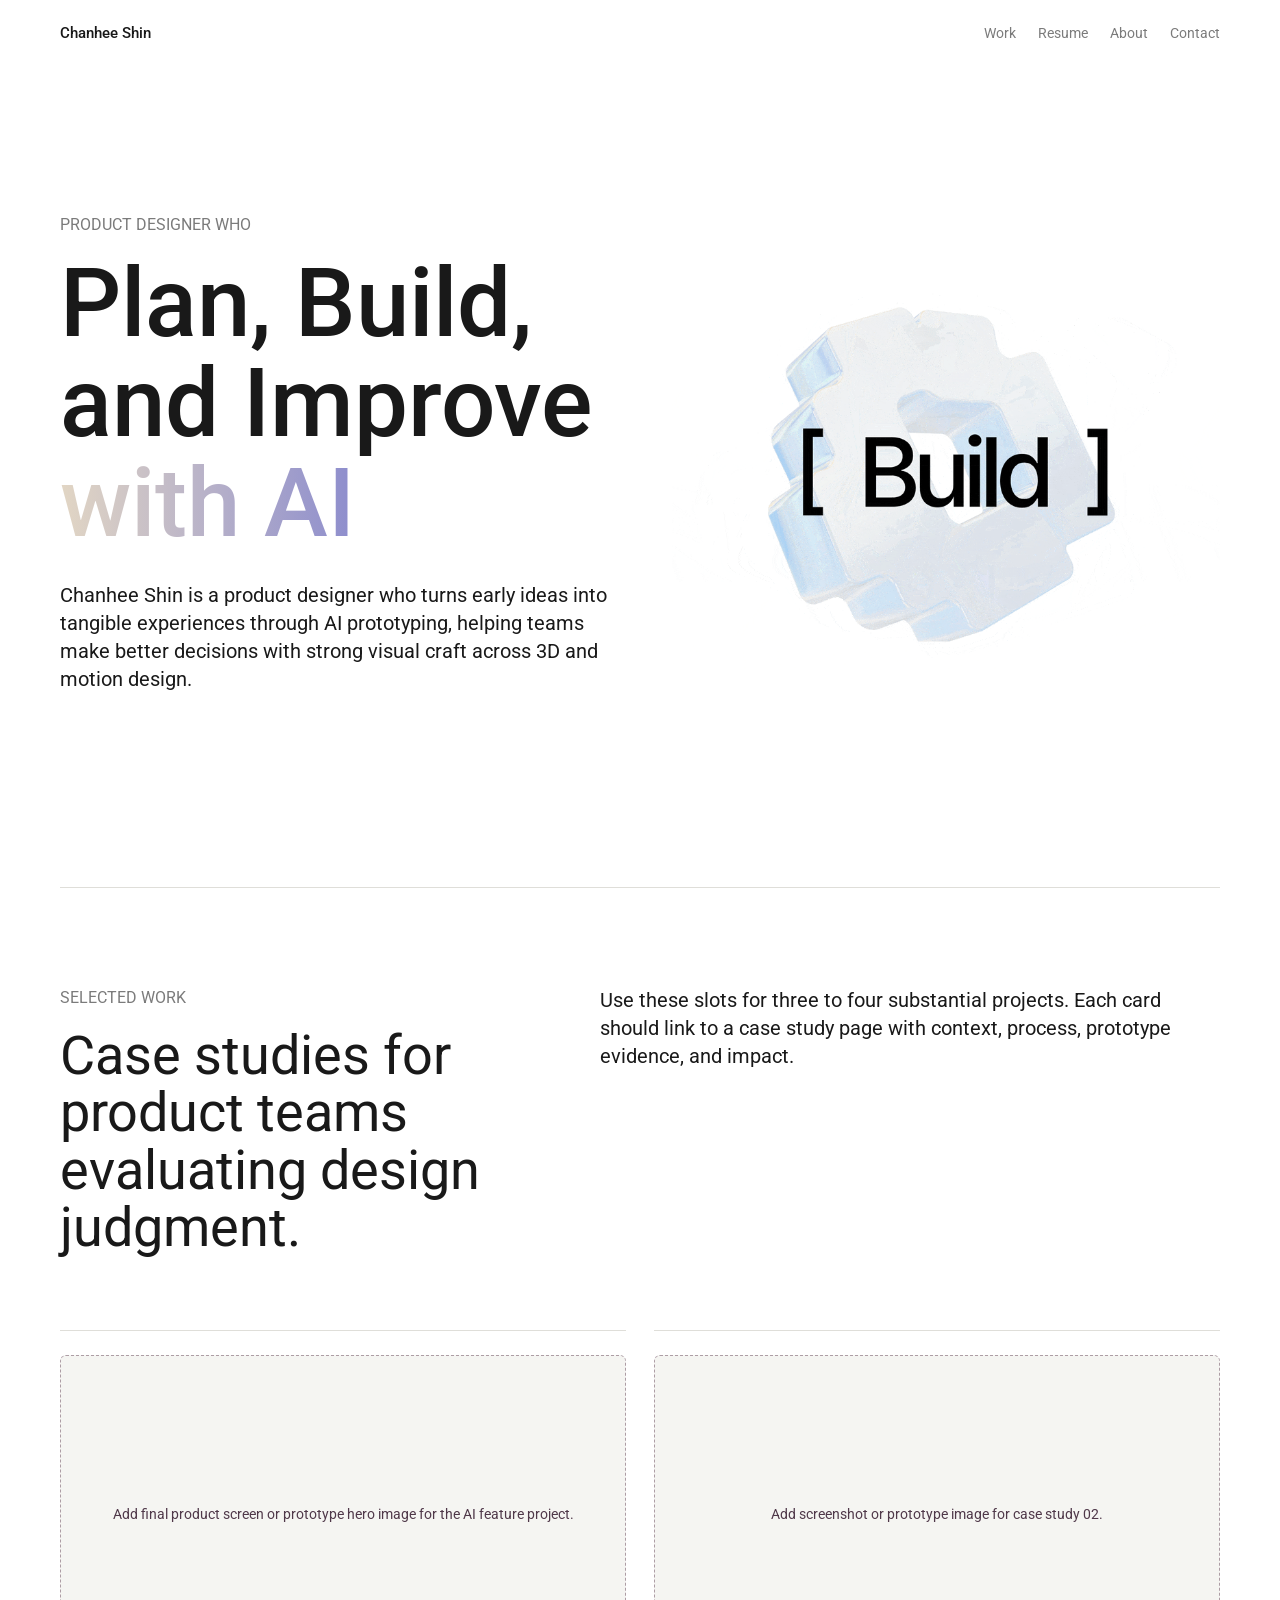
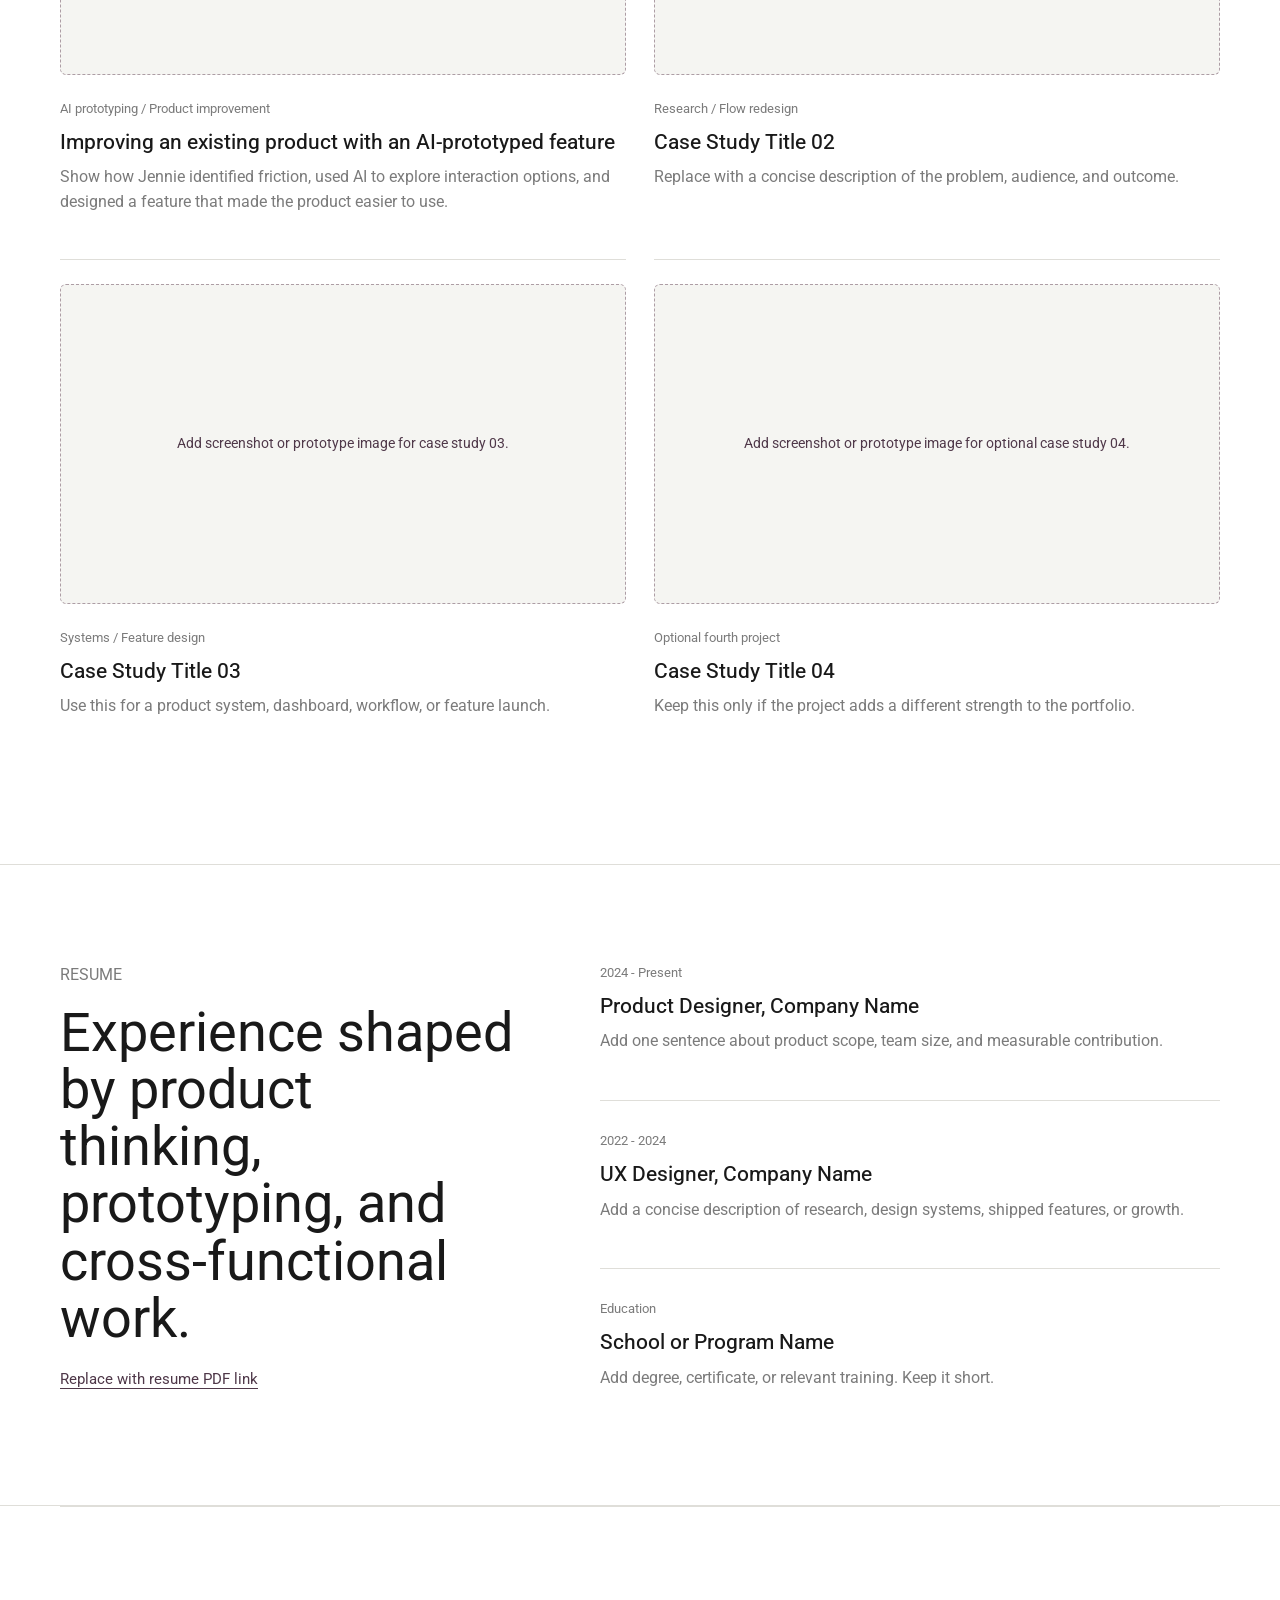
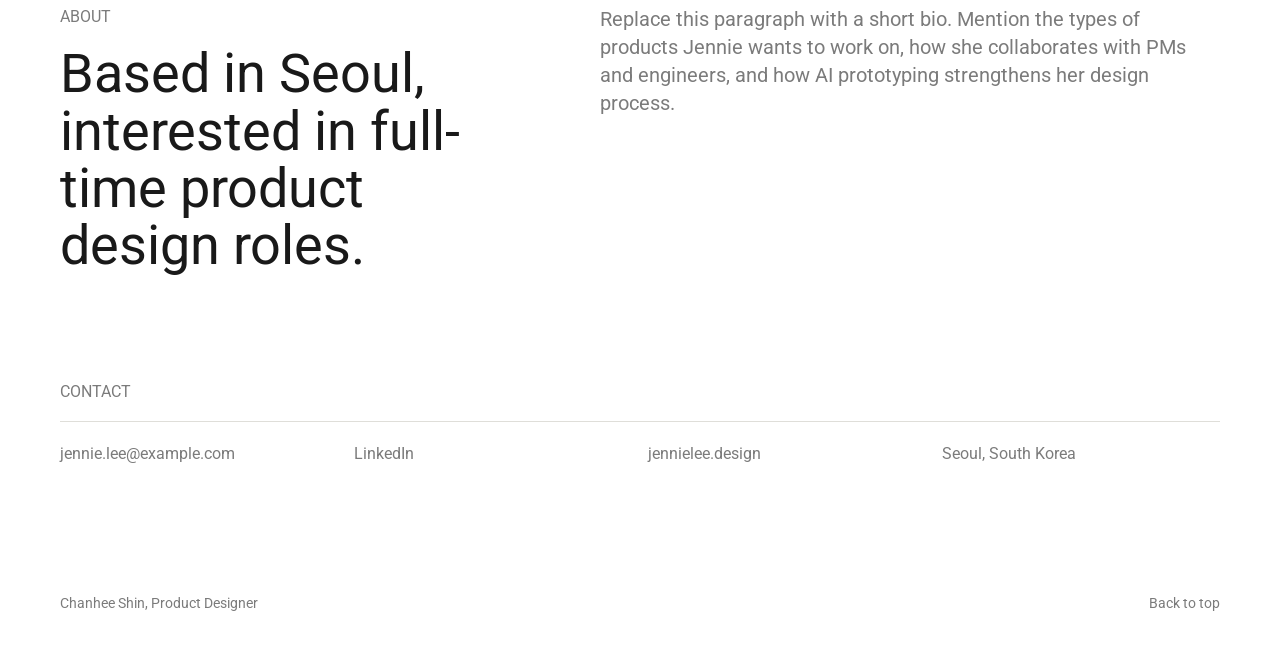
==== index.html @ 006b1ace "Initial portfolio site Co-Authored-By: Claude Sonnet 4.6 <noreply@anthropic.com>" ====
<!DOCTYPE html>
<html lang="en">
  <head>
    <meta charset="UTF-8" />
    <meta name="viewport" content="width=device-width, initial-scale=1.0" />
    <title>Chanhee Shin | Product Designer</title>
    <meta
      name="description"
      content="Portfolio for Chanhee Shin, a Seoul-based product designer focused on AI prototyping and product improvement."
    />
    <link rel="preconnect" href="https://fonts.googleapis.com" />
    <link rel="preconnect" href="https://fonts.gstatic.com" crossorigin />
    <link
      href="https://fonts.googleapis.com/css2?family=Roboto:wght@300;400;500;700&display=swap"
      rel="stylesheet"
    />
    <link rel="stylesheet" href="styles.css" />
  </head>
  <body>
    <header class="site-header">
      <a class="brand" href="#top" aria-label="Chanhee Shin home">Chanhee Shin</a>
      <nav class="nav" aria-label="Primary navigation">
        <a href="#work">Work</a>
        <a href="#resume">Resume</a>
        <a href="#about">About</a>
        <a href="#contact">Contact</a>
      </nav>
    </header>

    <main id="top">
      <section class="hero section">
        <div class="hero-copy">
          <p class="eyebrow">Product Designer who</p>
          <h1>Plan, Build,
            and Improve
            <span class="gradient-text">with AI</span></h1>
          <p class="hero-text">
            Chanhee Shin is a product designer who turns early ideas into tangible 
            experiences through AI prototyping, helping teams make better decisions 
            with strong visual craft across 3D and motion design.
          </p>
        </div>
        <div class="hero-visual">
          <img src="images/hero-3d.gif" alt="3D animation" class="hero-gif" />
        </div>
      </section>

      <section id="work" class="section section-split">
        <div>
          <p class="eyebrow">Selected Work</p>
          <h2>Case studies for product teams evaluating design judgment.</h2>
        </div>
        <p>
          Use these slots for three to four substantial projects. Each card should
          link to a case study page with context, process, prototype evidence, and
          impact.
        </p>
      </section>

      <section class="section work-grid" aria-label="Case study links">
        <a class="project-card" href="case-study.html">
          <div class="project-image image-placeholder">
            <span>Add final product screen or prototype hero image for the AI feature project.</span>
          </div>
          <div class="project-copy">
            <p class="project-meta">AI prototyping / Product improvement</p>
            <h3>Improving an existing product with an AI-prototyped feature</h3>
            <p>
              Show how Jennie identified friction, used AI to explore interaction
              options, and designed a feature that made the product easier to use.
            </p>
          </div>
        </a>

        <a class="project-card" href="case-study.html">
          <div class="project-image image-placeholder">
            <span>Add screenshot or prototype image for case study 02.</span>
          </div>
          <div class="project-copy">
            <p class="project-meta">Research / Flow redesign</p>
            <h3>Case Study Title 02</h3>
            <p>Replace with a concise description of the problem, audience, and outcome.</p>
          </div>
        </a>

        <a class="project-card" href="case-study.html">
          <div class="project-image image-placeholder">
            <span>Add screenshot or prototype image for case study 03.</span>
          </div>
          <div class="project-copy">
            <p class="project-meta">Systems / Feature design</p>
            <h3>Case Study Title 03</h3>
            <p>Use this for a product system, dashboard, workflow, or feature launch.</p>
          </div>
        </a>

        <a class="project-card optional" href="case-study.html">
          <div class="project-image image-placeholder">
            <span>Add screenshot or prototype image for optional case study 04.</span>
          </div>
          <div class="project-copy">
            <p class="project-meta">Optional fourth project</p>
            <h3>Case Study Title 04</h3>
            <p>Keep this only if the project adds a different strength to the portfolio.</p>
          </div>
        </a>
      </section>

      <section id="resume" class="resume-band">
        <div class="section resume">
          <div>
            <p class="eyebrow">Resume</p>
            <h2>Experience shaped by product thinking, prototyping, and cross-functional work.</h2>
            <a class="text-link" href="#" aria-label="Replace with resume PDF link">Replace with resume PDF link</a>
          </div>
          <div class="resume-list">
            <article>
              <p class="resume-date">2024 - Present</p>
              <h3>Product Designer, Company Name</h3>
              <p>Add one sentence about product scope, team size, and measurable contribution.</p>
            </article>
            <article>
              <p class="resume-date">2022 - 2024</p>
              <h3>UX Designer, Company Name</h3>
              <p>Add a concise description of research, design systems, shipped features, or growth.</p>
            </article>
            <article>
              <p class="resume-date">Education</p>
              <h3>School or Program Name</h3>
              <p>Add degree, certificate, or relevant training. Keep it short.</p>
            </article>
          </div>
        </div>
      </section>

      <section id="about" class="section section-split about">
        <div>
          <p class="eyebrow">About</p>
          <h2>Based in Seoul, interested in full-time product design roles.</h2>
        </div>
        <p>
          Replace this paragraph with a short bio. Mention the types of products
          Jennie wants to work on, how she collaborates with PMs and engineers, and
          how AI prototyping strengthens her design process.
        </p>
      </section>

      <section id="contact" class="section contact">
        <p class="eyebrow">Contact</p>
        <div class="contact-grid">
          <a href="mailto:jennie.lee@example.com">jennie.lee@example.com</a>
          <a href="https://www.linkedin.com/" target="_blank" rel="noreferrer">LinkedIn</a>
          <a href="https://www.jennielee.design/" target="_blank" rel="noreferrer">jennielee.design</a>
          <span>Seoul, South Korea</span>
        </div>
      </section>
    </main>

    <footer class="footer">
      <p>Chanhee Shin, Product Designer</p>
      <a href="#top">Back to top</a>
    </footer>
  </body>
</html>
---- styles.css ----
:root {
  --bg: #ffffff;
  --surface: #ffffff;
  --ink: #191919;
  --muted: #7B7B7B;
  --soft: #f5f5f2;
  --line: #dfded9;
  --point: #6f4e65;
  --purple: linear-gradient(to right, #E2D6C4, #8D8DCD);
  --point-dark: #4f3849;
  --point-soft: #ece3e9;
  --shadow: 0 24px 70px rgba(25, 24, 23, 0.08);
}

* {
  box-sizing: border-box;
}

html {
  scroll-behavior: smooth;
}

body {
  margin: 0;
  background: var(--bg);
  color: var(--ink);
  font-family: "Roboto", sans-serif;
  font-weight: 400;
  line-height: 1.55;
}

a {
  color: inherit;
  text-decoration: none;
}

p {
  margin-top: 0;
}

.site-header {
  position: sticky;
  top: 0;
  z-index: 10;
  display: flex;
  align-items: center;
  justify-content: space-between;
  gap: 24px;
  width: min(1160px, calc(100% - 40px));
  margin: 0 auto;
  padding: 22px 0;
  background: color-mix(in srgb, var(--bg) 88%, transparent);
  backdrop-filter: blur(18px);
}

.brand {
  font-size: 15px;
  font-weight: 500;
  letter-spacing: 0;
}

.nav {
  display: flex;
  align-items: center;
  gap: 22px;
  color: var(--muted);
  font-size: 14px;
  font-weight: 400;
}

.nav a:hover,
.footer a:hover,
.contact-grid a:hover,
.text-link:hover {
  color: var(--point-dark);
}

.section {
  width: min(1160px, calc(100% - 40px));
  margin: 0 auto;
}

.hero {
  display: grid;
  grid-template-columns: minmax(0, 1fr) minmax(0, 1fr);
  gap: 36px 64px;
  align-items: center;
  min-height: calc(100vh - 80px);
  padding: 64px 0 92px;
}

.eyebrow {
  margin: 0 0 16px;
  color: var(--muted);
  font-size: 16px;
  font-weight: 400;
  text-transform: uppercase;
}

h1,
h2,
h3 {
  margin-top: 0;
  letter-spacing: 0;
}

h1 {
  max-width: 680px;
  margin-bottom: 28px;
  font-size: 96px;
  font-weight: 500;
  line-height: 1.04;
}

h2 {
  margin-bottom: 20px;
  font-size: clamp(30px, 4.5vw, 54px);
  font-weight: 400;
  line-height: 1.06;
}

h3 {
  margin-bottom: 10px;
  font-size: 21px;
  font-weight: 450;
  line-height: 1.25;
}

.hero-text,
.section-split > p,
.case-hero .hero-text {
  max-width: 680px;
  color: var(--ink);
  font-size: 20px;
  font-family: "Roboto", sans-serif;
  font-weight: 400;
  line-height: 1.4;
}

.image-placeholder {
  display: grid;
  place-items: center;
  min-height: 260px;
  padding: 28px;
  border: 1px dashed color-mix(in srgb, var(--point) 45%, var(--line));
  border-radius: 6px;
  background: var(--soft);
  color: var(--point-dark);
  text-align: center;
  font-size: 14px;
  font-weight: 400;
}

.gradient-text {
  background: var(--purple);
  -webkit-background-clip: text;
  -webkit-text-fill-color: transparent;
  background-clip: text;
}

.hero-visual {
  display: flex;
  justify-content: flex-end;
  align-items: center;
}

.hero-gif {
  width: 100%;
  max-width: 800px;
  height: auto;
  border-radius: 6px;
  display: block;
}

.section-split,
.resume {
  display: grid;
  grid-template-columns: minmax(260px, 0.86fr) minmax(0, 1.14fr);
  gap: 72px;
  padding: 98px 0 54px;
  border-top: 1px solid var(--line);
}

.work-grid {
  display: grid;
  grid-template-columns: repeat(2, minmax(0, 1fr));
  grid-auto-rows: 1fr;
  gap: 28px;
  padding-bottom: 104px;
}

.project-card {
  display: grid;
  grid-template-rows: 320px minmax(0, 1fr);
  gap: 24px;
  min-height: 100%;
  border-top: 1px solid var(--line);
  padding-top: 24px;
}

.project-card:hover h3 {
  color: var(--point-dark);
}

.project-image {
  min-height: 0;
  height: 100%;
}

.project-copy {
  display: flex;
  flex-direction: column;
}

.project-meta,
.resume-date {
  margin-bottom: 10px;
  color: var(--point-dark);
  font-size: 13px;
}

.project-copy p,
.resume-list p,
.about p,
.case-section p,
.overview-list dd {
  color: var(--muted);
}

.resume-band {
  background: var(--surface);
  border-top: 1px solid var(--line);
  border-bottom: 1px solid var(--line);
}

.resume {
  border-top: 0;
  padding-bottom: 98px;
}

.resume-list {
  display: grid;
  gap: 30px;
}

.resume-list article {
  padding-bottom: 30px;
  border-bottom: 1px solid var(--line);
}

.resume-list article:last-child {
  padding-bottom: 0;
  border-bottom: 0;
}

.text-link {
  display: inline-flex;
  color: var(--point-dark);
  font-size: 15px;
  text-decoration: underline;
  text-underline-offset: 4px;
}

.contact {
  padding: 32px 0 92px;
}

.contact-grid {
  display: grid;
  grid-template-columns: repeat(4, minmax(0, 1fr));
  gap: 16px;
  padding-top: 20px;
  border-top: 1px solid var(--line);
  color: var(--muted);
}

.contact-grid a,
.contact-grid span {
  overflow-wrap: anywhere;
}

.case-hero {
  padding: 74px 0 54px;
}

.case-hero .text-link {
  margin-bottom: 56px;
}

.case-hero h1 {
  max-width: 680px;
}

.case-overview {
  padding-bottom: 36px;
}

.wide-placeholder {
  min-height: 430px;
  margin-bottom: 32px;
}

.overview-list {
  display: grid;
  grid-template-columns: repeat(4, minmax(0, 1fr));
  gap: 24px;
  margin: 0;
  padding: 28px 0 0;
  border-top: 1px solid var(--line);
}

dt,
dd {
  margin: 0;
}

dt {
  margin-bottom: 6px;
  color: var(--ink);
  font-size: 12px;
  font-weight: 500;
  letter-spacing: 0.1em;
  text-transform: uppercase;
}

.case-layout {
  display: grid;
  grid-template-columns: 240px minmax(0, 1fr);
  gap: 72px;
  padding: 54px 0 104px;
}

.case-sidebar {
  position: sticky;
  top: 94px;
  align-self: start;
  color: var(--muted);
  font-size: 14px;
}

.case-sidebar ol {
  display: grid;
  gap: 12px;
  margin: 0;
  padding-left: 18px;
}

.case-section {
  display: grid;
  grid-template-columns: 56px minmax(0, 1fr);
  gap: 28px;
  padding: 44px 0;
  border-top: 1px solid var(--line);
}

.case-section h2 {
  font-size: clamp(28px, 4vw, 44px);
}

.section-number {
  color: var(--point-dark);
  font-size: 13px;
  font-weight: 500;
}

.image-grid {
  display: grid;
  grid-template-columns: repeat(2, minmax(0, 1fr));
  gap: 18px;
  margin: 18px 0 32px;
}

.footer {
  display: flex;
  justify-content: space-between;
  gap: 24px;
  width: min(1160px, calc(100% - 40px));
  margin: 0 auto;
  padding: 34px 0 50px;
  color: var(--muted);
  font-size: 14px;
}

.footer p {
  margin: 0;
}

@media (max-width: 860px) {
  .site-header {
    align-items: flex-start;
    flex-direction: column;
  }

  .nav {
    width: 100%;
    overflow-x: auto;
    padding-bottom: 4px;
  }

  .hero,
  .section-split,
  .resume,
  .case-layout {
    grid-template-columns: 1fr;
    gap: 34px;
  }

  .hero {
    min-height: auto;
    padding-top: 48px;
  }

  h1 {
    font-size: 46px;
  }

  .hero-text,
  .section-split > p,
  .case-hero .hero-text {
    font-size: 18px;
  }

  .work-grid,
  .overview-list,
  .contact-grid {
    grid-template-columns: 1fr;
  }

  .wide-placeholder {
    min-height: 340px;
  }

  .hero-gif {
    max-width: 100%;
  }

  .case-sidebar {
    position: static;
  }

  .case-layout {
    padding-top: 28px;
  }

  .image-grid {
    grid-template-columns: 1fr;
  }

  .footer {
    flex-direction: column;
  }
}

@media (max-width: 520px) {
  .section,
  .site-header,
  .footer {
    width: min(100% - 28px, 1160px);
  }

  .nav {
    gap: 15px;
    font-size: 13px;
  }

  h1 {
    font-size: 38px;
  }

  h2 {
    font-size: 30px;
  }

  .section-split,
  .resume {
    padding-top: 74px;
  }

  .case-section {
    grid-template-columns: 1fr;
    gap: 8px;
  }
}
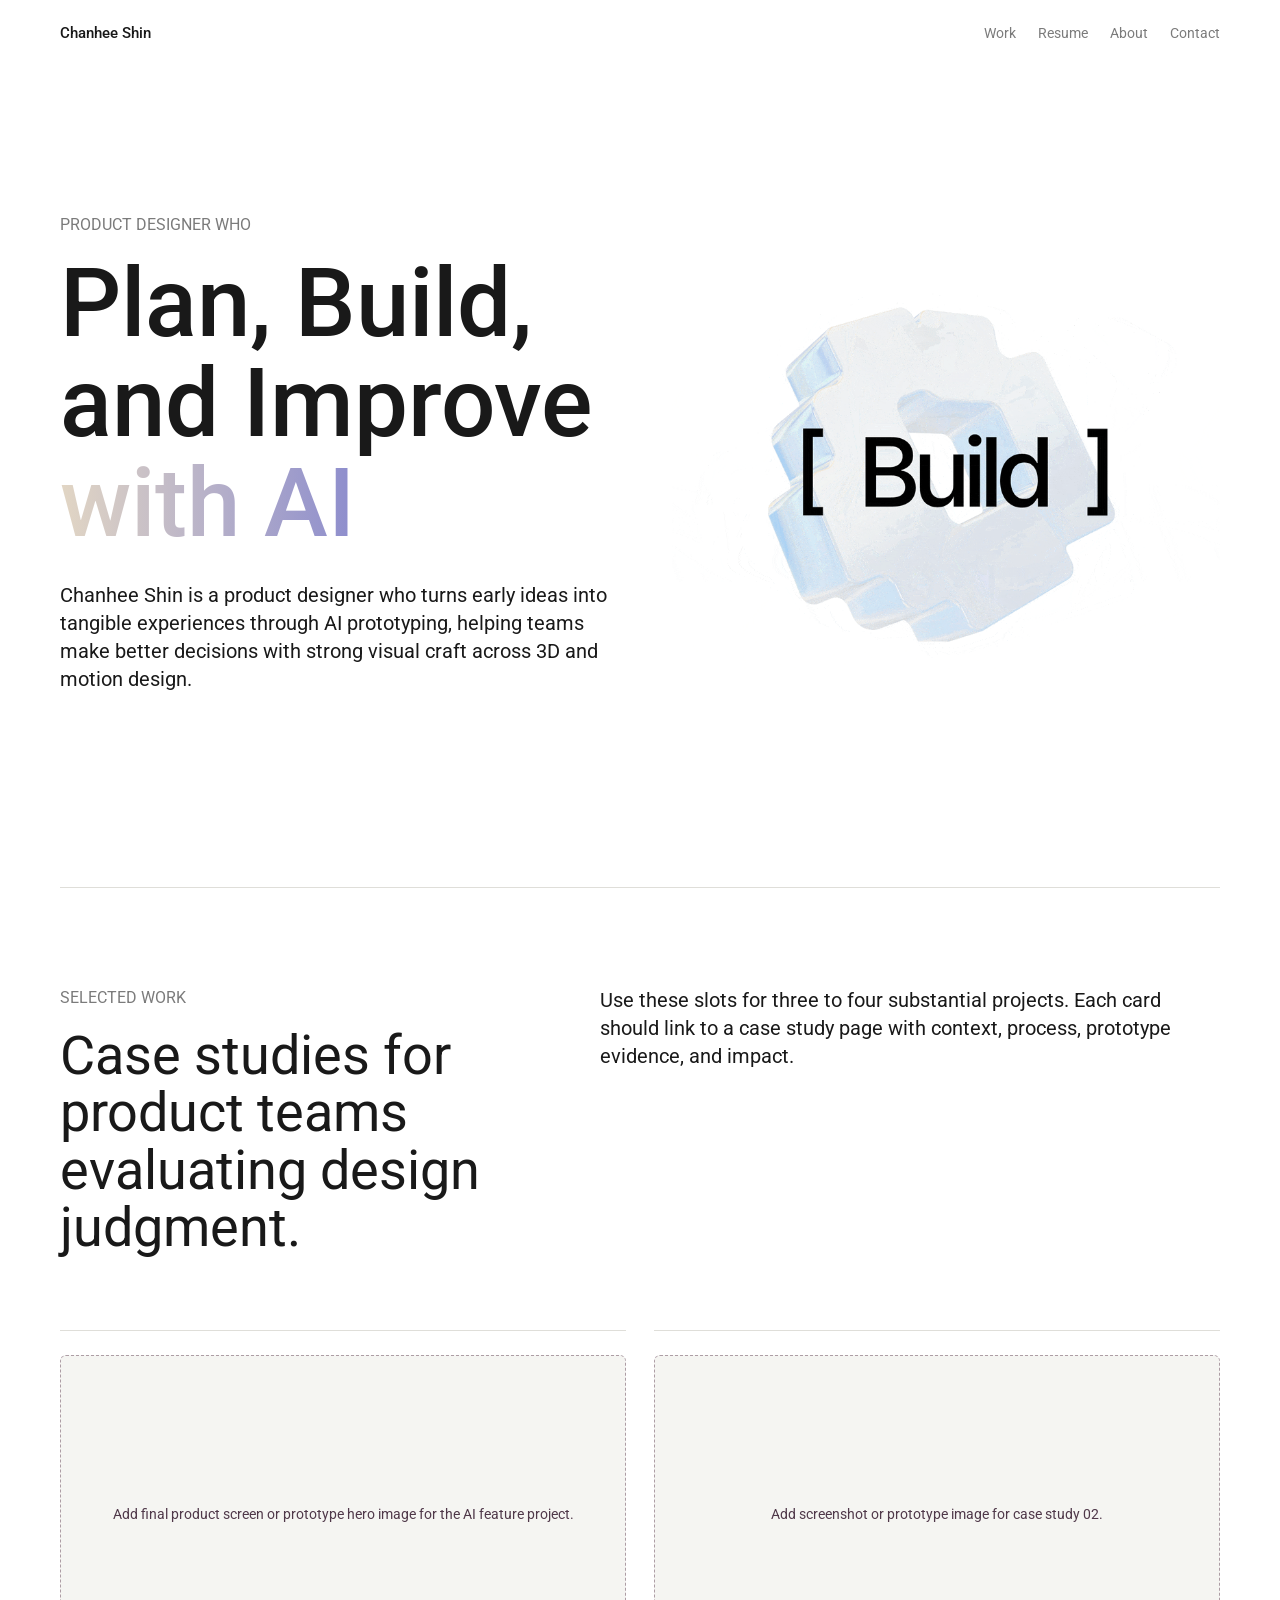
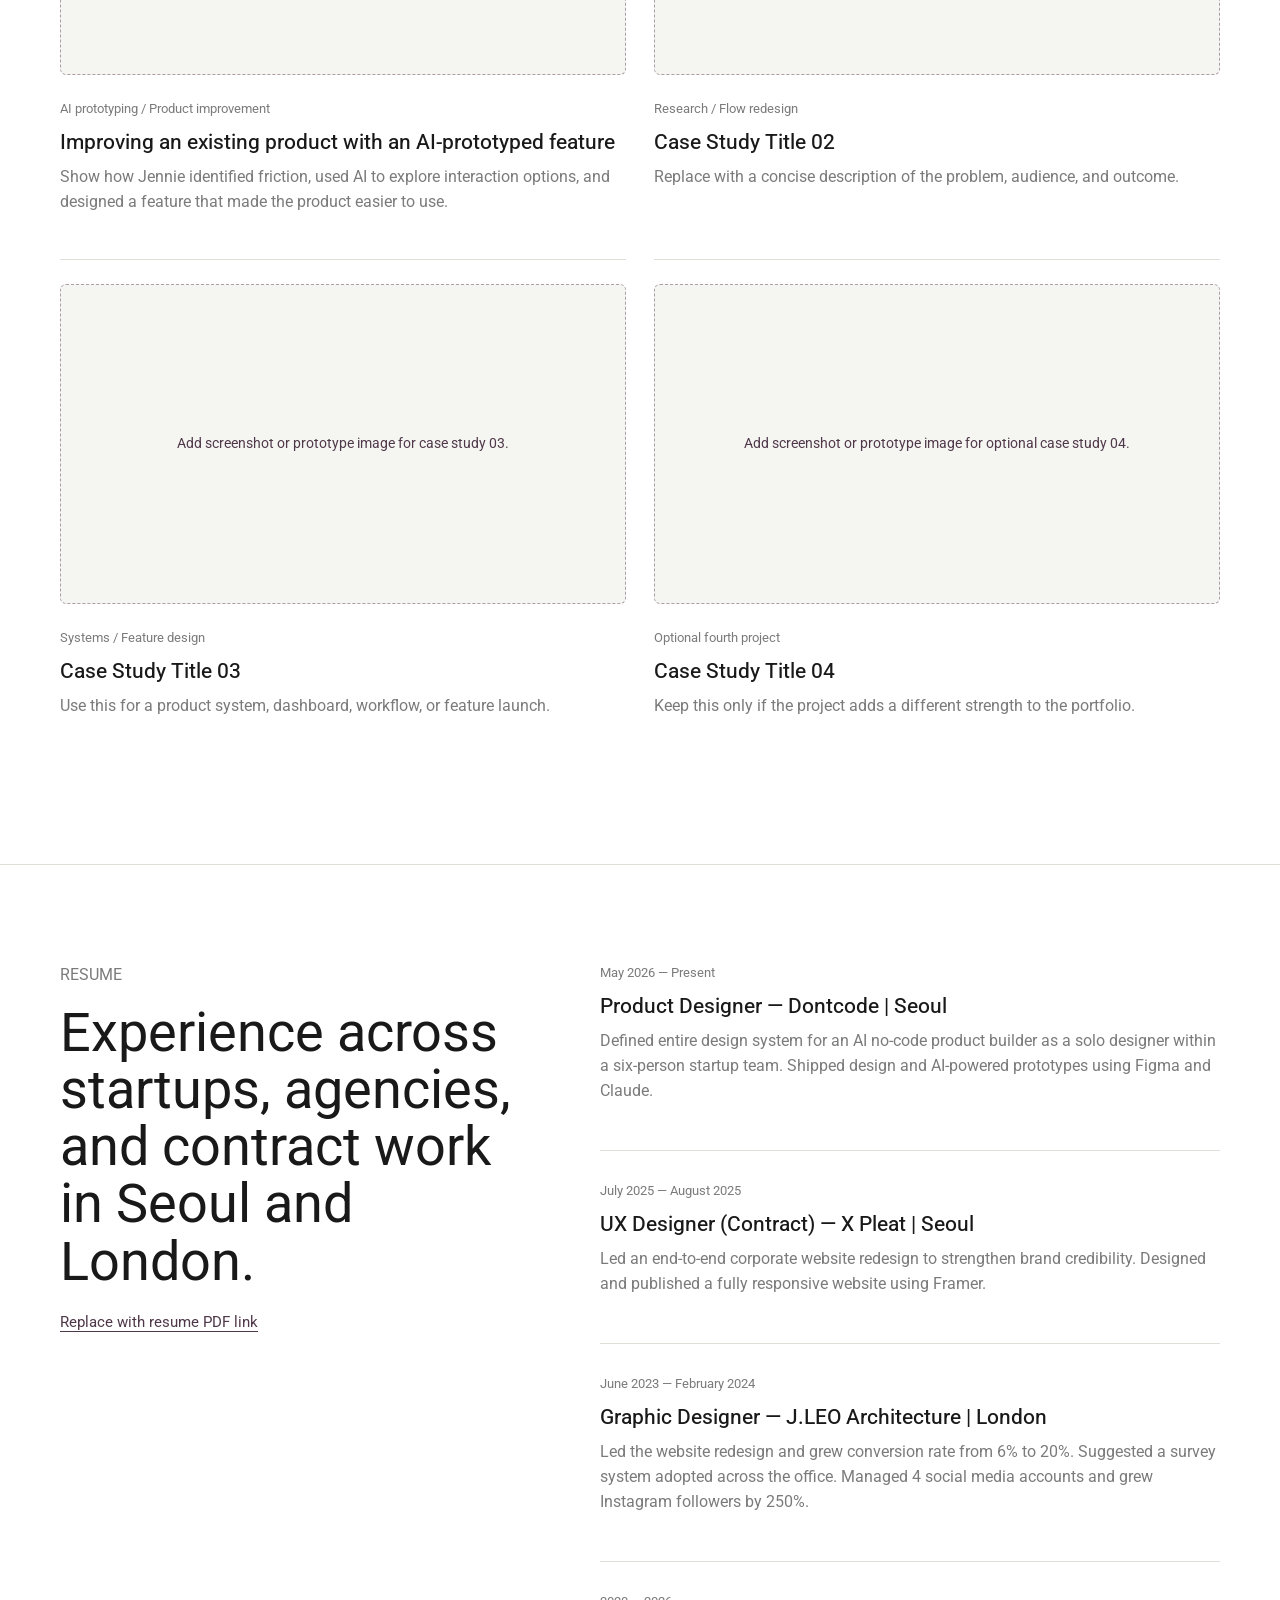
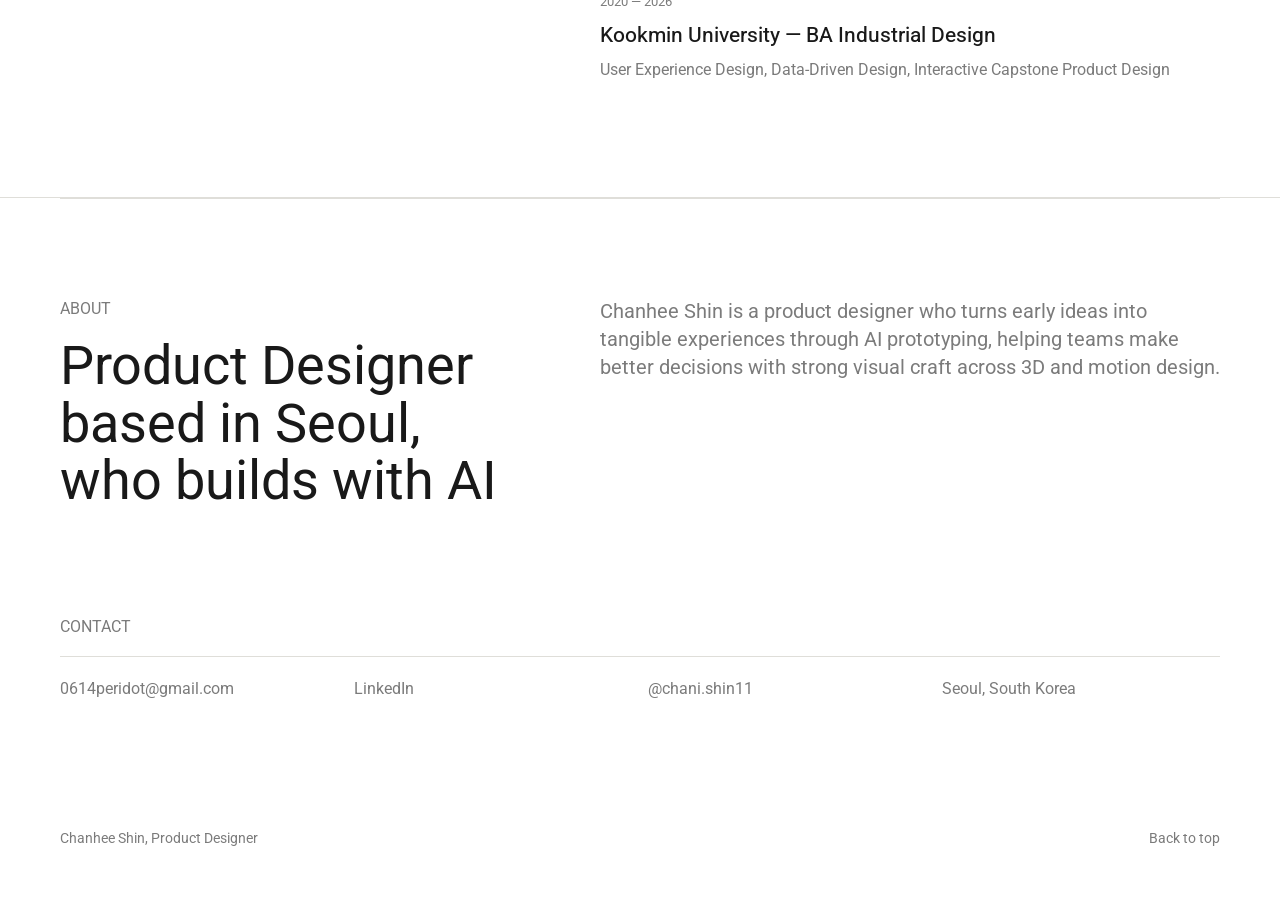
==== commit aff62aa9: "Update portfolio content and h1 responsive typography - Replace placeholder resume/about/contact con" ====
--- a/index.html
+++ b/index.html
@@ -110,24 +110,29 @@
         <div class="section resume">
           <div>
             <p class="eyebrow">Resume</p>
-            <h2>Experience shaped by product thinking, prototyping, and cross-functional work.</h2>
+            <h2>Experience across startups, agencies, and contract work in Seoul and London.</h2>
             <a class="text-link" href="#" aria-label="Replace with resume PDF link">Replace with resume PDF link</a>
           </div>
           <div class="resume-list">
             <article>
-              <p class="resume-date">2024 - Present</p>
-              <h3>Product Designer, Company Name</h3>
-              <p>Add one sentence about product scope, team size, and measurable contribution.</p>
+              <p class="resume-date">May 2026 — Present</p>
+              <h3>Product Designer — Dontcode | Seoul</h3>
+              <p>Defined entire design system for an AI no-code product builder as a solo designer within a six-person startup team. Shipped design and AI-powered prototypes using Figma and Claude.</p>
             </article>
             <article>
-              <p class="resume-date">2022 - 2024</p>
-              <h3>UX Designer, Company Name</h3>
-              <p>Add a concise description of research, design systems, shipped features, or growth.</p>
+              <p class="resume-date">July 2025 — August 2025</p>
+              <h3>UX Designer (Contract) — X Pleat | Seoul</h3>
+              <p>Led an end-to-end corporate website redesign to strengthen brand credibility. Designed and published a fully responsive website using Framer.</p>
             </article>
             <article>
-              <p class="resume-date">Education</p>
-              <h3>School or Program Name</h3>
-              <p>Add degree, certificate, or relevant training. Keep it short.</p>
+              <p class="resume-date">June 2023 — February 2024</p>
+              <h3>Graphic Designer — J.LEO Architecture | London</h3>
+              <p>Led the website redesign and grew conversion rate from 6% to 20%. Suggested a survey system adopted across the office. Managed 4 social media accounts and grew Instagram followers by 250%.</p>
+            </article>
+            <article>
+              <p class="resume-date">2020 — 2026</p>
+              <h3>Kookmin University — BA Industrial Design</h3>
+              <p>User Experience Design, Data-Driven Design, Interactive Capstone Product Design</p>
             </article>
           </div>
         </div>
@@ -136,21 +141,19 @@
       <section id="about" class="section section-split about">
         <div>
           <p class="eyebrow">About</p>
-          <h2>Based in Seoul, interested in full-time product design roles.</h2>
+          <h2>Product Designer based in Seoul, who builds with AI</h2>
         </div>
         <p>
-          Replace this paragraph with a short bio. Mention the types of products
-          Jennie wants to work on, how she collaborates with PMs and engineers, and
-          how AI prototyping strengthens her design process.
+          Chanhee Shin is a product designer who turns early ideas into tangible experiences through AI prototyping, helping teams make better decisions with strong visual craft across 3D and motion design.
         </p>
       </section>
 
       <section id="contact" class="section contact">
         <p class="eyebrow">Contact</p>
         <div class="contact-grid">
-          <a href="mailto:jennie.lee@example.com">jennie.lee@example.com</a>
-          <a href="https://www.linkedin.com/" target="_blank" rel="noreferrer">LinkedIn</a>
-          <a href="https://www.jennielee.design/" target="_blank" rel="noreferrer">jennielee.design</a>
+          <a href="mailto:0614peridot@gmail.com">0614peridot@gmail.com</a>
+          <a href="https://www.linkedin.com/in/chanhee-shin/" target="_blank" rel="noreferrer">LinkedIn</a>
+          <a href="https://www.instagram.com/chani.shin11/" target="_blank" rel="noreferrer">@chani.shin11</a>
           <span>Seoul, South Korea</span>
         </div>
       </section>
--- a/styles.css
+++ b/styles.css
@@ -107,7 +107,7 @@
 h1 {
   max-width: 680px;
   margin-bottom: 28px;
-  font-size: 96px;
+  font-size: clamp(38px, 8.28vw, 96px);
   font-weight: 500;
   line-height: 1.04;
 }
@@ -410,10 +410,6 @@
     padding-top: 48px;
   }
 
-  h1 {
-    font-size: 46px;
-  }
-
   .hero-text,
   .section-split > p,
   .case-hero .hero-text {
@@ -463,10 +459,6 @@
     font-size: 13px;
   }
 
-  h1 {
-    font-size: 38px;
-  }
-
   h2 {
     font-size: 30px;
   }
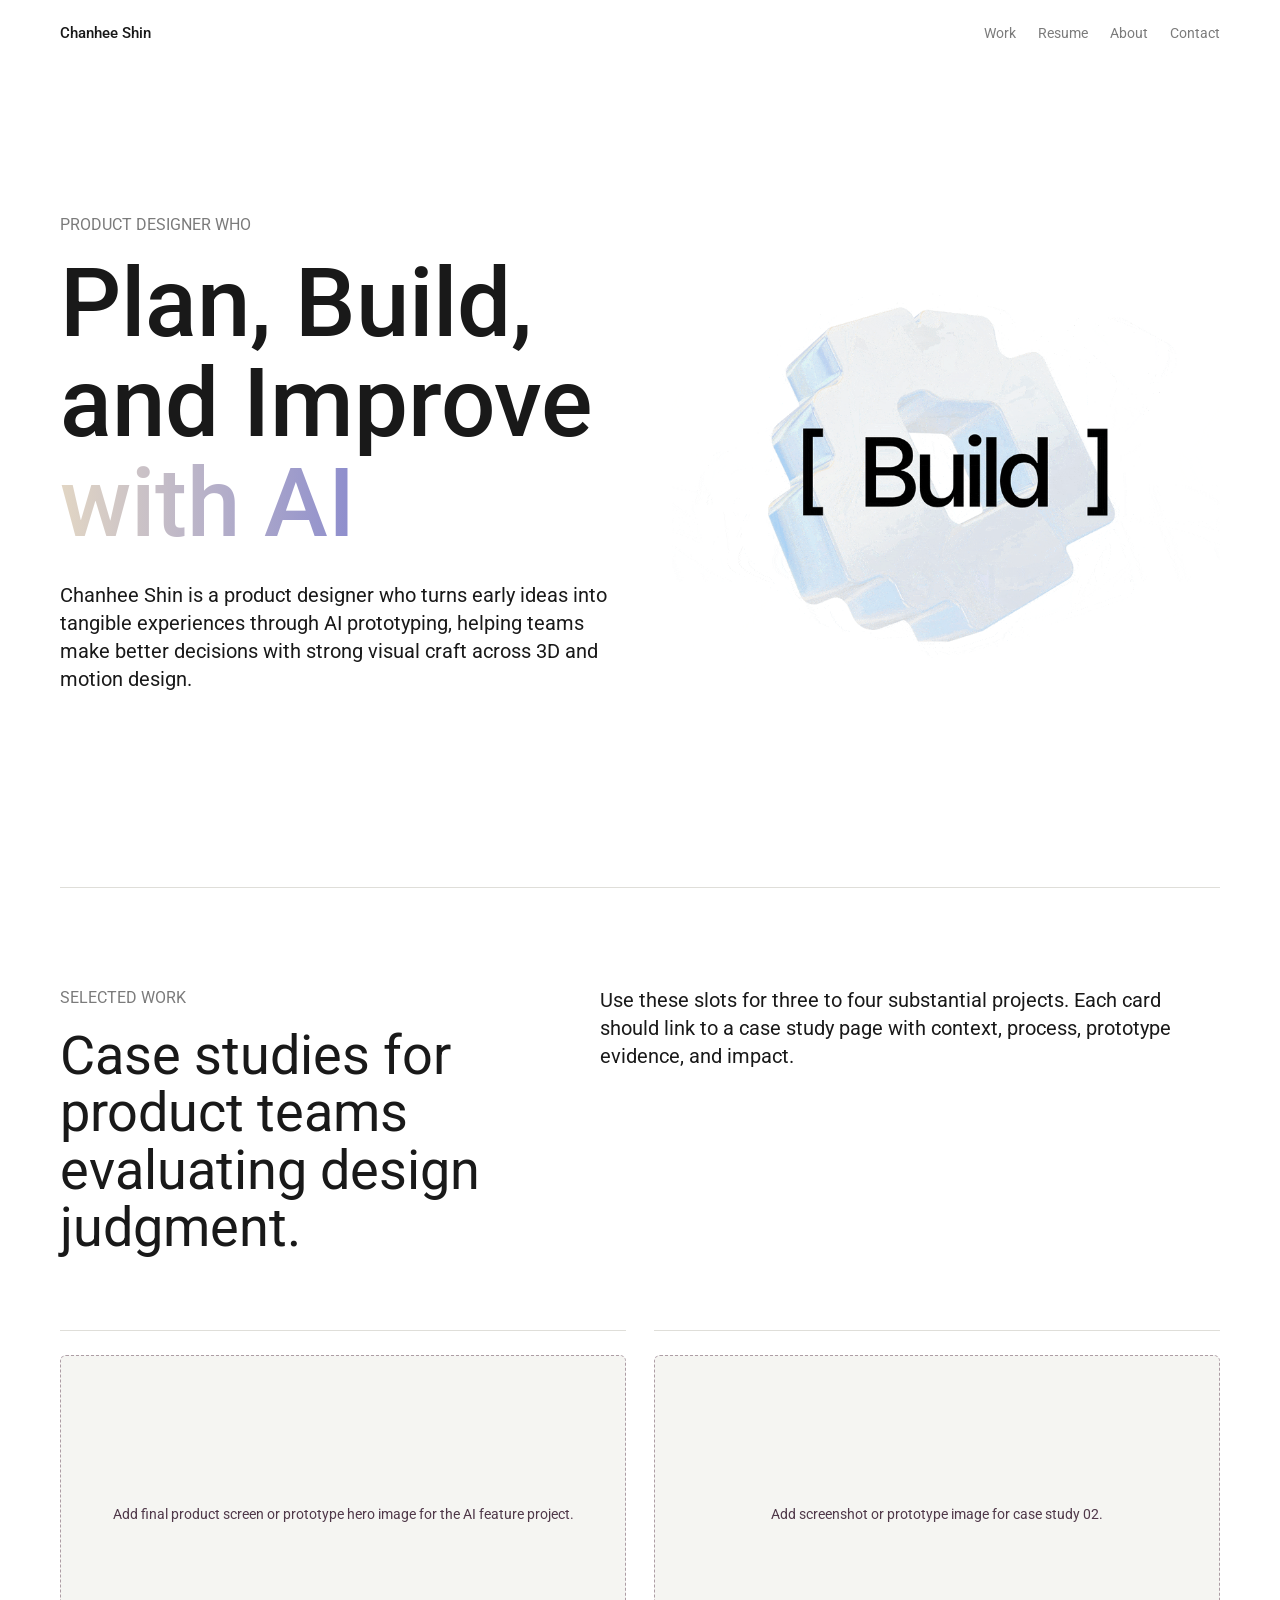
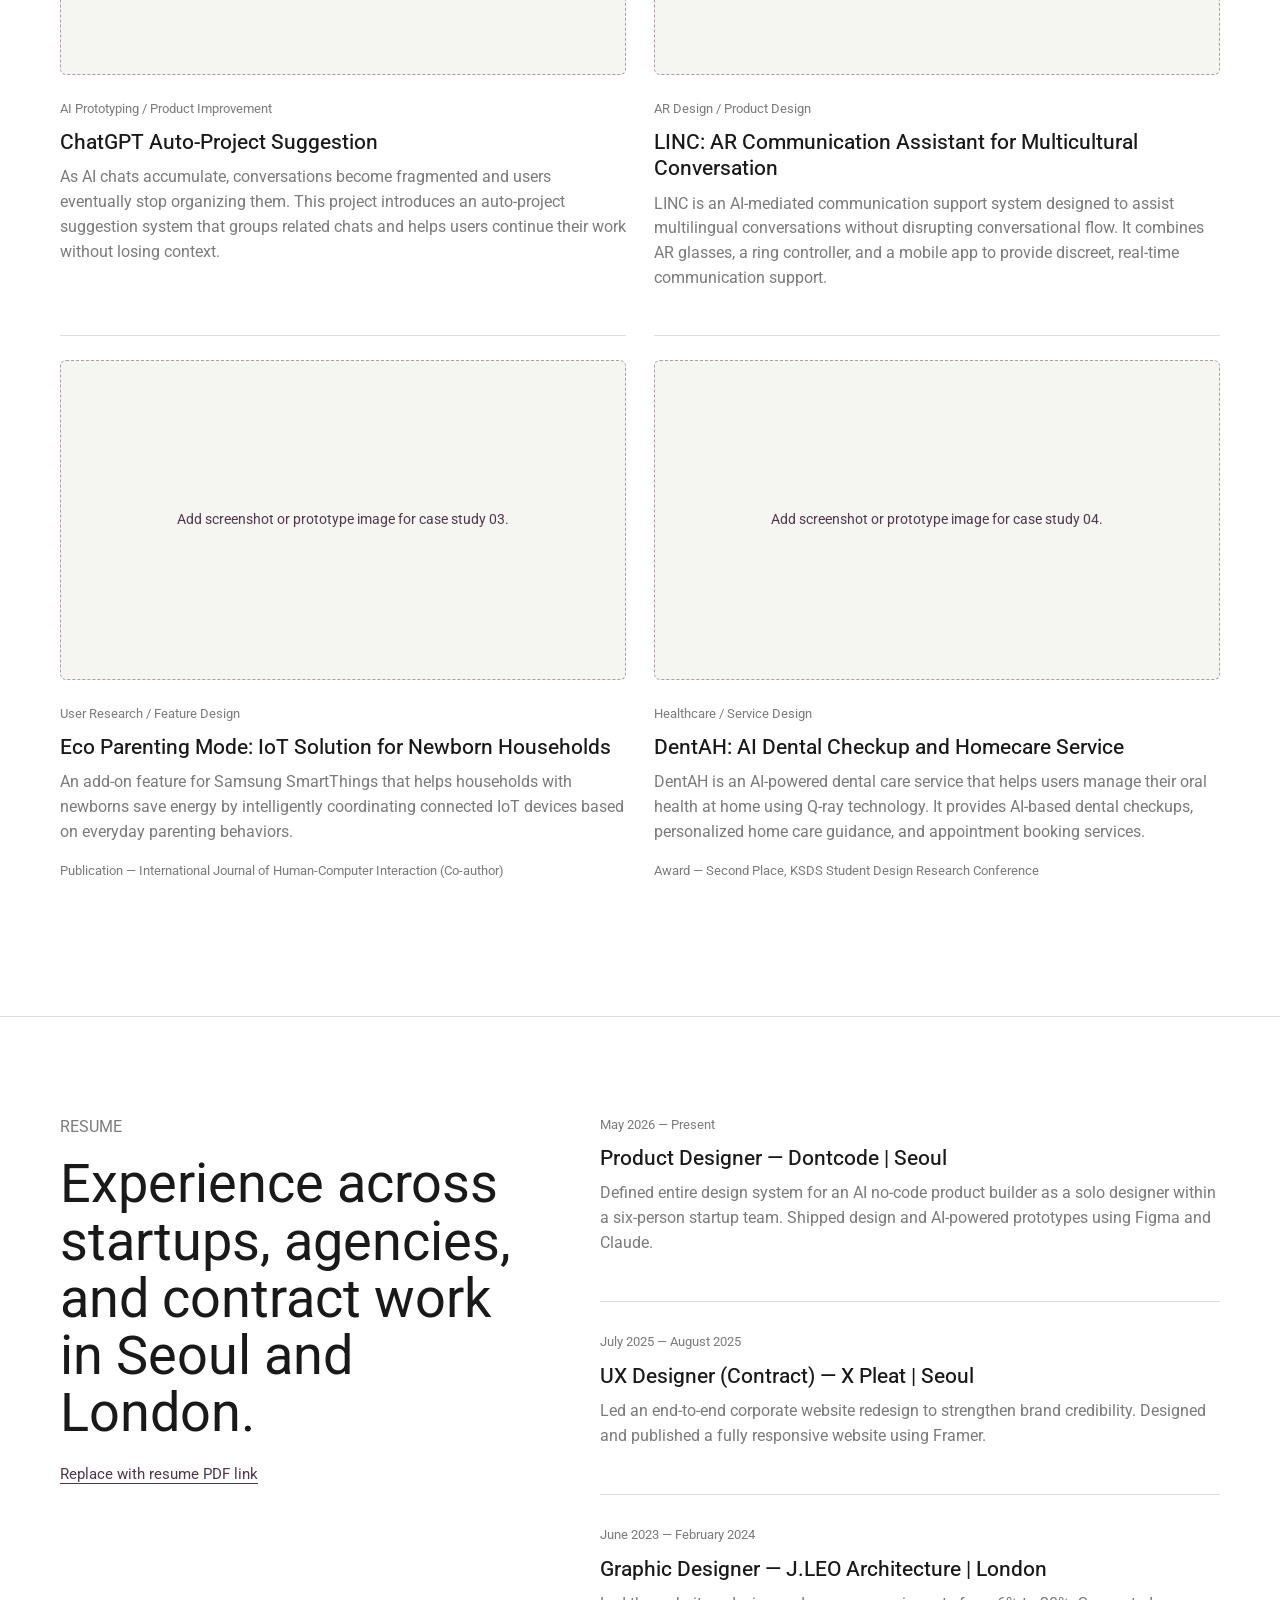
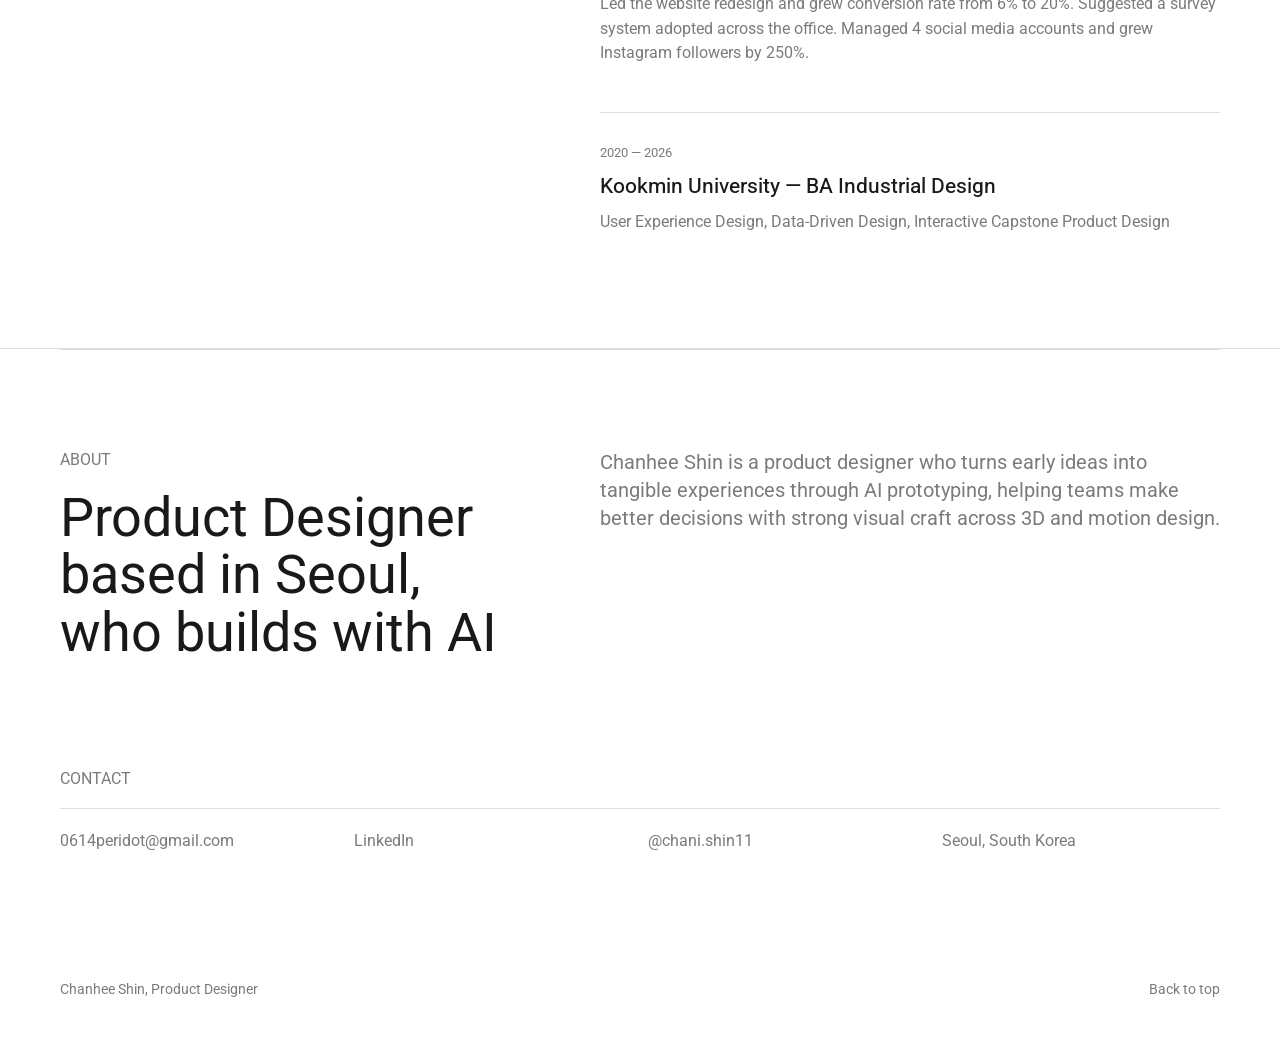
==== commit b45927e6: "Update portfolio case study titles and descriptions Co-Authored-By: Claude Sonnet 4.6 <noreply@anthr" ====
--- a/index.html
+++ b/index.html
@@ -63,12 +63,9 @@
             <span>Add final product screen or prototype hero image for the AI feature project.</span>
           </div>
           <div class="project-copy">
-            <p class="project-meta">AI prototyping / Product improvement</p>
-            <h3>Improving an existing product with an AI-prototyped feature</h3>
-            <p>
-              Show how Jennie identified friction, used AI to explore interaction
-              options, and designed a feature that made the product easier to use.
-            </p>
+            <p class="project-meta">AI Prototyping / Product Improvement</p>
+            <h3>ChatGPT Auto-Project Suggestion</h3>
+            <p>As AI chats accumulate, conversations become fragmented and users eventually stop organizing them. This project introduces an auto-project suggestion system that groups related chats and helps users continue their work without losing context.</p>
           </div>
         </a>
 
@@ -77,9 +74,9 @@
             <span>Add screenshot or prototype image for case study 02.</span>
           </div>
           <div class="project-copy">
-            <p class="project-meta">Research / Flow redesign</p>
-            <h3>Case Study Title 02</h3>
-            <p>Replace with a concise description of the problem, audience, and outcome.</p>
+            <p class="project-meta">AR Design / Product Design</p>
+            <h3>LINC: AR Communication Assistant for Multicultural Conversation</h3>
+            <p>LINC is an AI-mediated communication support system designed to assist multilingual conversations without disrupting conversational flow. It combines AR glasses, a ring controller, and a mobile app to provide discreet, real-time communication support.</p>
           </div>
         </a>
 
@@ -88,20 +85,22 @@
             <span>Add screenshot or prototype image for case study 03.</span>
           </div>
           <div class="project-copy">
-            <p class="project-meta">Systems / Feature design</p>
-            <h3>Case Study Title 03</h3>
-            <p>Use this for a product system, dashboard, workflow, or feature launch.</p>
+            <p class="project-meta">User Research / Feature Design</p>
+            <h3>Eco Parenting Mode: IoT Solution for Newborn Households</h3>
+            <p>An add-on feature for Samsung SmartThings that helps households with newborns save energy by intelligently coordinating connected IoT devices based on everyday parenting behaviors.</p>
+            <p class="project-meta">Publication — International Journal of Human-Computer Interaction (Co-author)</p>
           </div>
         </a>
 
-        <a class="project-card optional" href="case-study.html">
+        <a class="project-card" href="case-study.html">
           <div class="project-image image-placeholder">
-            <span>Add screenshot or prototype image for optional case study 04.</span>
+            <span>Add screenshot or prototype image for case study 04.</span>
           </div>
           <div class="project-copy">
-            <p class="project-meta">Optional fourth project</p>
-            <h3>Case Study Title 04</h3>
-            <p>Keep this only if the project adds a different strength to the portfolio.</p>
+            <p class="project-meta">Healthcare / Service Design</p>
+            <h3>DentAH: AI Dental Checkup and Homecare Service</h3>
+            <p>DentAH is an AI-powered dental care service that helps users manage their oral health at home using Q-ray technology. It provides AI-based dental checkups, personalized home care guidance, and appointment booking services.</p>
+            <p class="project-meta">Award — Second Place, KSDS Student Design Research Conference</p>
           </div>
         </a>
       </section>
--- a/styles.css
+++ b/styles.css
@@ -107,7 +107,7 @@
 h1 {
   max-width: 680px;
   margin-bottom: 28px;
-  font-size: clamp(38px, 8.28vw, 96px);
+  font-size: clamp(46px, calc(8.76vw - 9px), 96px);
   font-weight: 500;
   line-height: 1.04;
 }
@@ -410,6 +410,10 @@
     padding-top: 48px;
   }
 
+  h1 {
+    font-size: clamp(38px, 5.3vw, 46px);
+  }
+
   .hero-text,
   .section-split > p,
   .case-hero .hero-text {
@@ -459,6 +463,10 @@
     font-size: 13px;
   }
 
+  h1 {
+    font-size: 38px;
+  }
+
   h2 {
     font-size: 30px;
   }
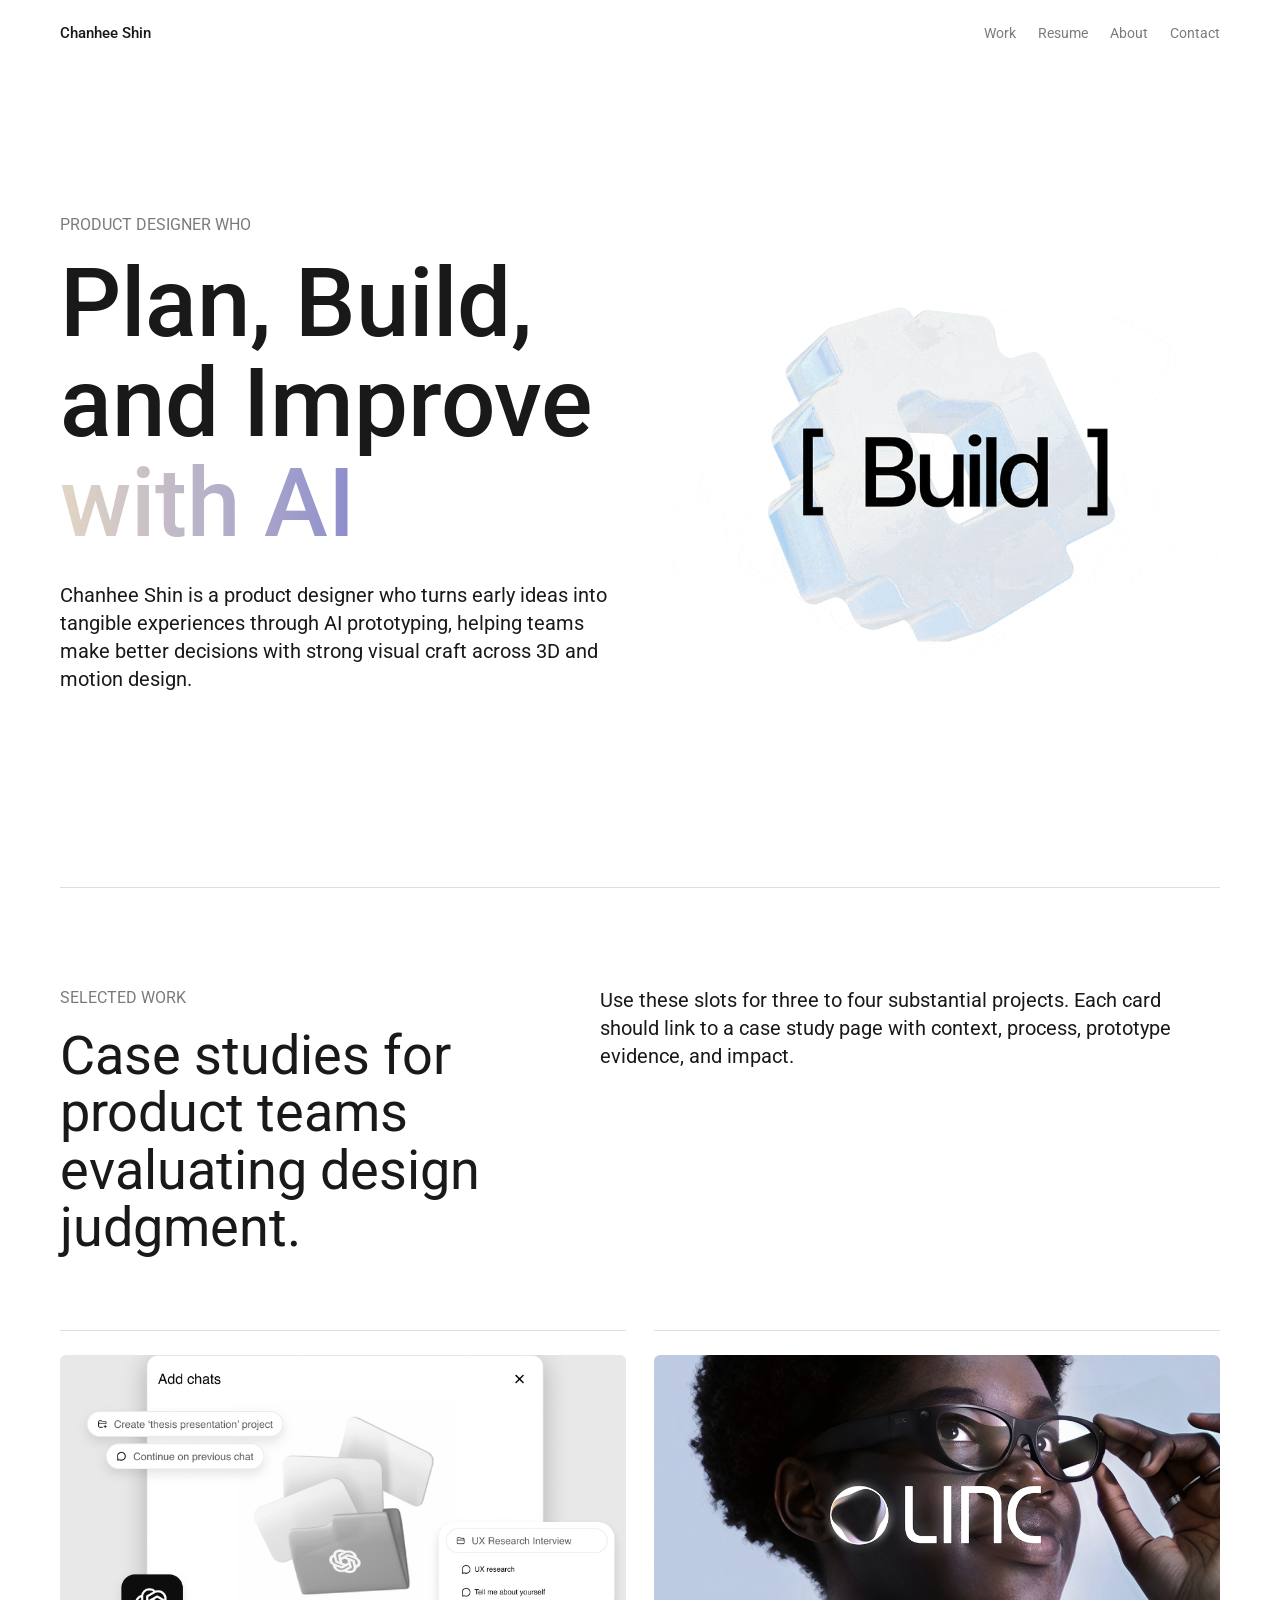
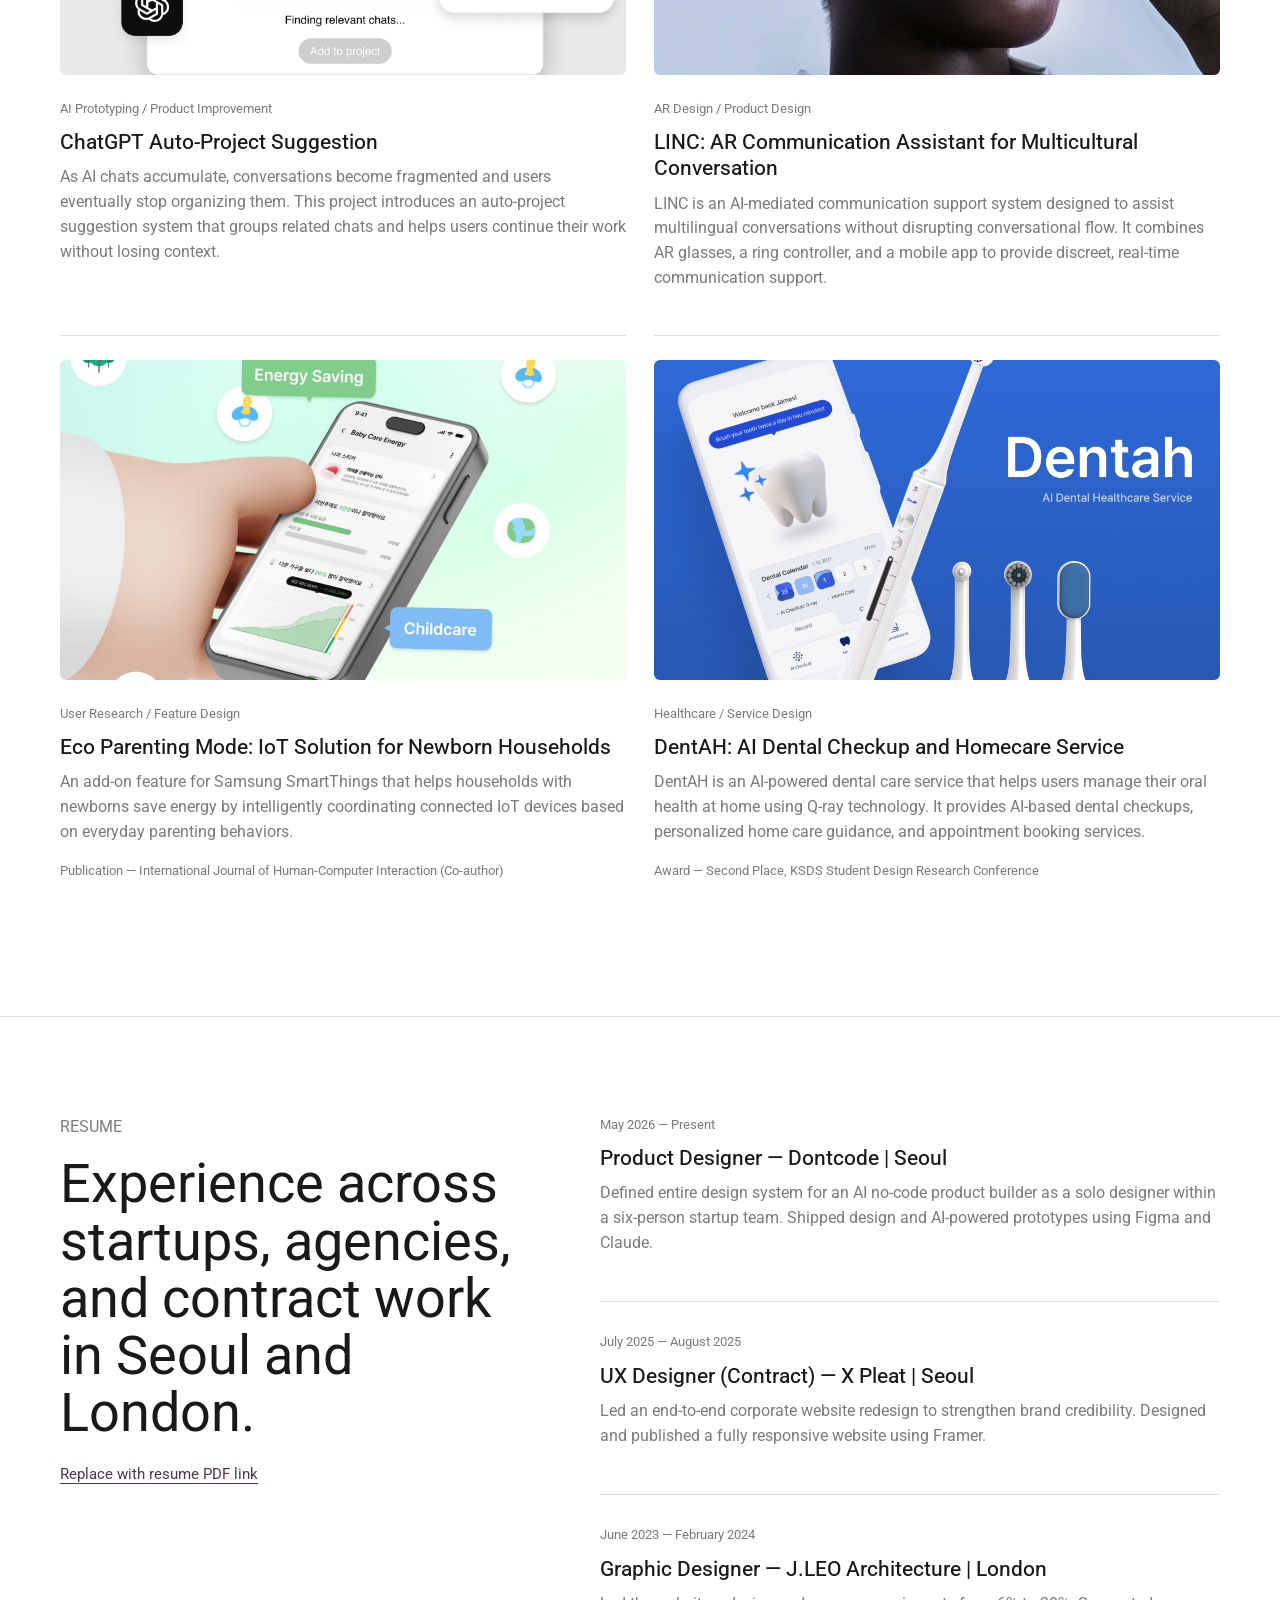
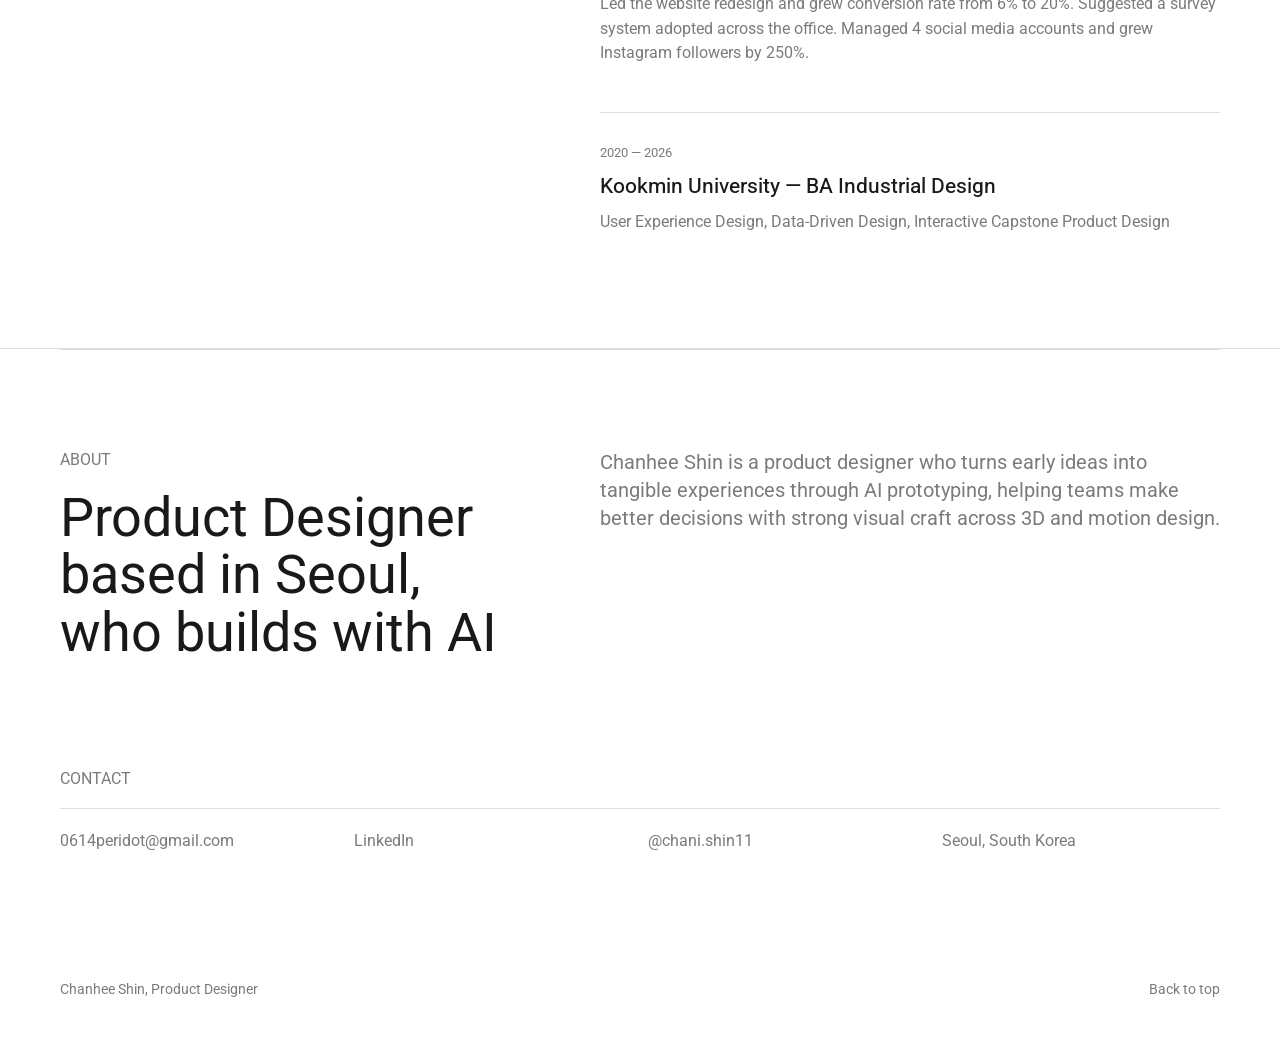
==== commit af4c3af6: "Add portfolio thumbnail images to project cards Co-Authored-By: Claude Sonnet 4.6 <noreply@anthropic" ====
--- a/index.html
+++ b/index.html
@@ -59,8 +59,8 @@
 
       <section class="section work-grid" aria-label="Case study links">
         <a class="project-card" href="case-study.html">
-          <div class="project-image image-placeholder">
-            <span>Add final product screen or prototype hero image for the AI feature project.</span>
+          <div class="project-image">
+            <img src="images/portfolio1-chatgpt.jpg" alt="ChatGPT Auto-Project Suggestion" />
           </div>
           <div class="project-copy">
             <p class="project-meta">AI Prototyping / Product Improvement</p>
@@ -70,8 +70,8 @@
         </a>
 
         <a class="project-card" href="case-study.html">
-          <div class="project-image image-placeholder">
-            <span>Add screenshot or prototype image for case study 02.</span>
+          <div class="project-image">
+            <img src="images/portfolio2-linc.jpg" alt="LINC: AR Communication Assistant" />
           </div>
           <div class="project-copy">
             <p class="project-meta">AR Design / Product Design</p>
@@ -81,8 +81,8 @@
         </a>
 
         <a class="project-card" href="case-study.html">
-          <div class="project-image image-placeholder">
-            <span>Add screenshot or prototype image for case study 03.</span>
+          <div class="project-image">
+            <img src="images/portfolio3-ecoparenting.jpg" alt="Eco Parenting Mode" />
           </div>
           <div class="project-copy">
             <p class="project-meta">User Research / Feature Design</p>
@@ -93,8 +93,8 @@
         </a>
 
         <a class="project-card" href="case-study.html">
-          <div class="project-image image-placeholder">
-            <span>Add screenshot or prototype image for case study 04.</span>
+          <div class="project-image">
+            <img src="images/portfolio4-dentah.jpg" alt="DentAH: AI Dental Checkup and Homecare Service" />
           </div>
           <div class="project-copy">
             <p class="project-meta">Healthcare / Service Design</p>
--- a/styles.css
+++ b/styles.css
@@ -205,6 +205,15 @@
 .project-image {
   min-height: 0;
   height: 100%;
+  overflow: hidden;
+  border-radius: 6px;
+}
+
+.project-image img {
+  width: 100%;
+  height: 100%;
+  object-fit: cover;
+  display: block;
 }
 
 .project-copy {
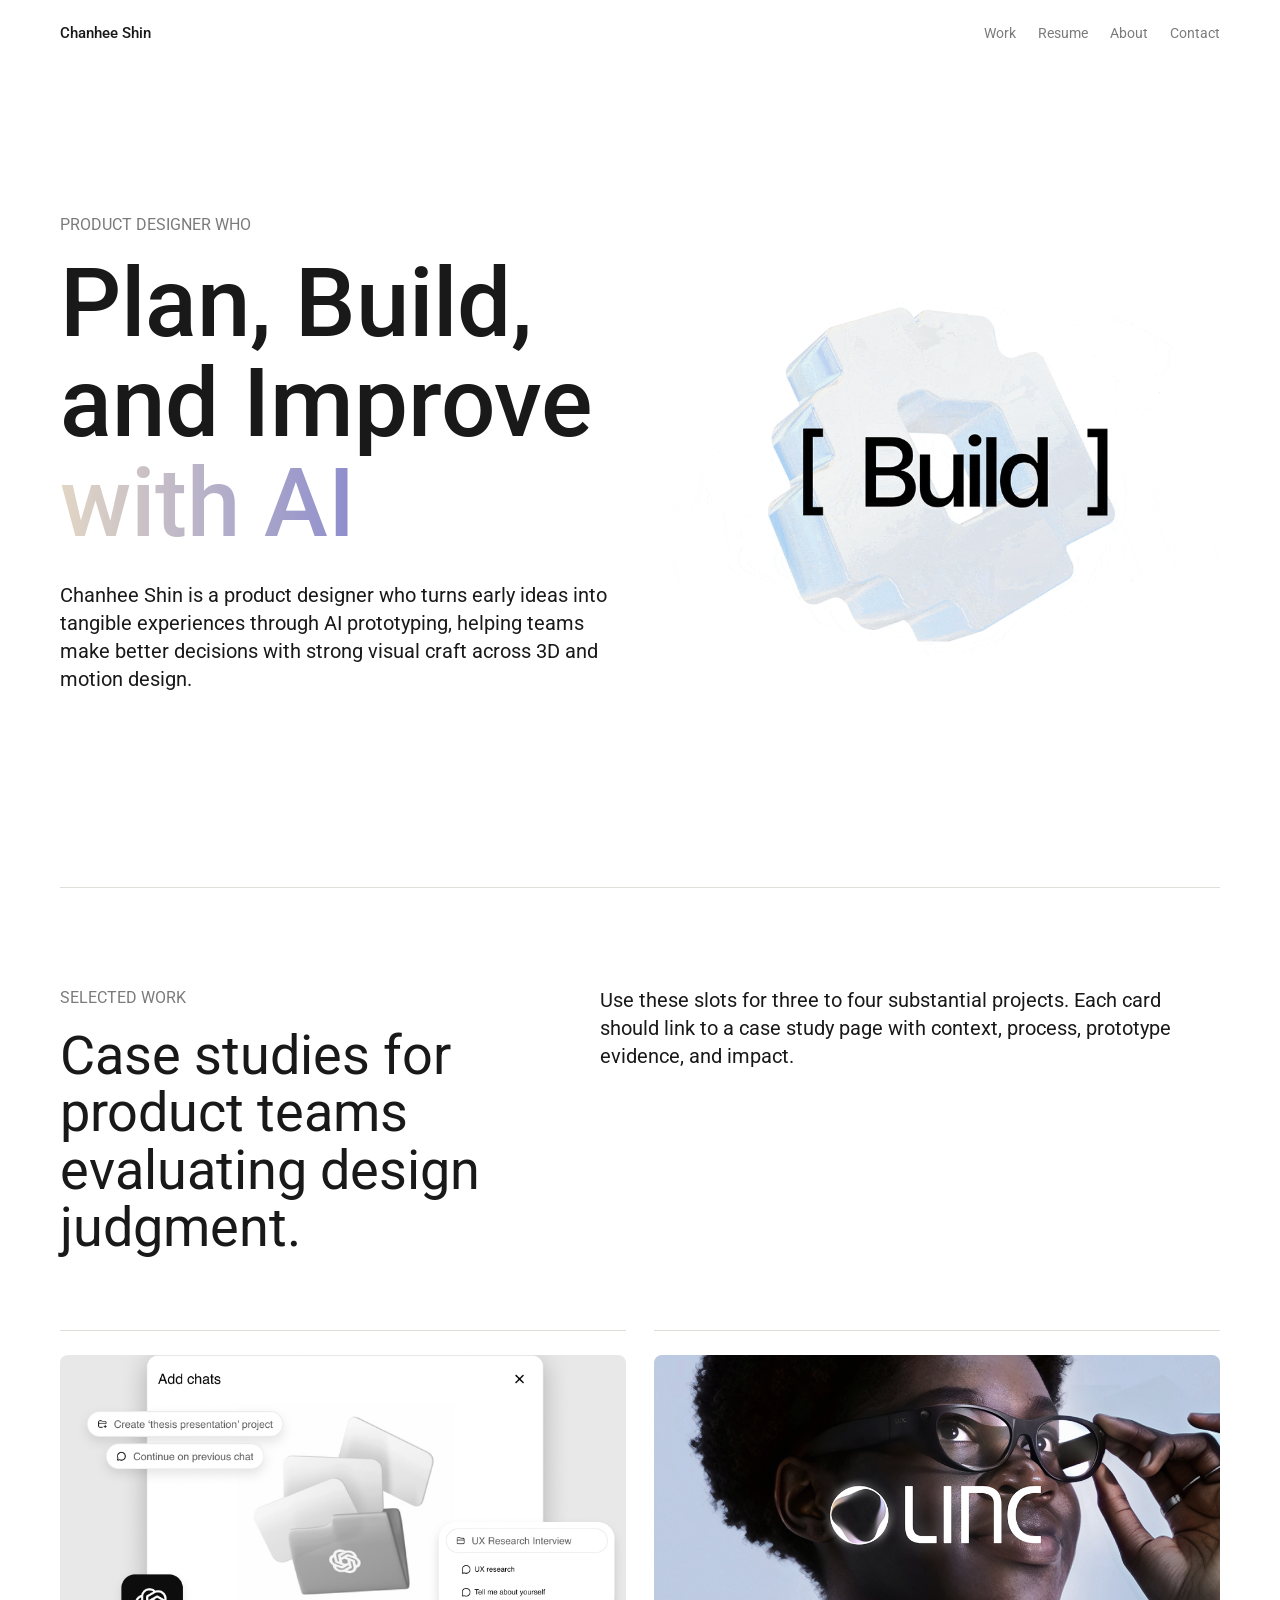
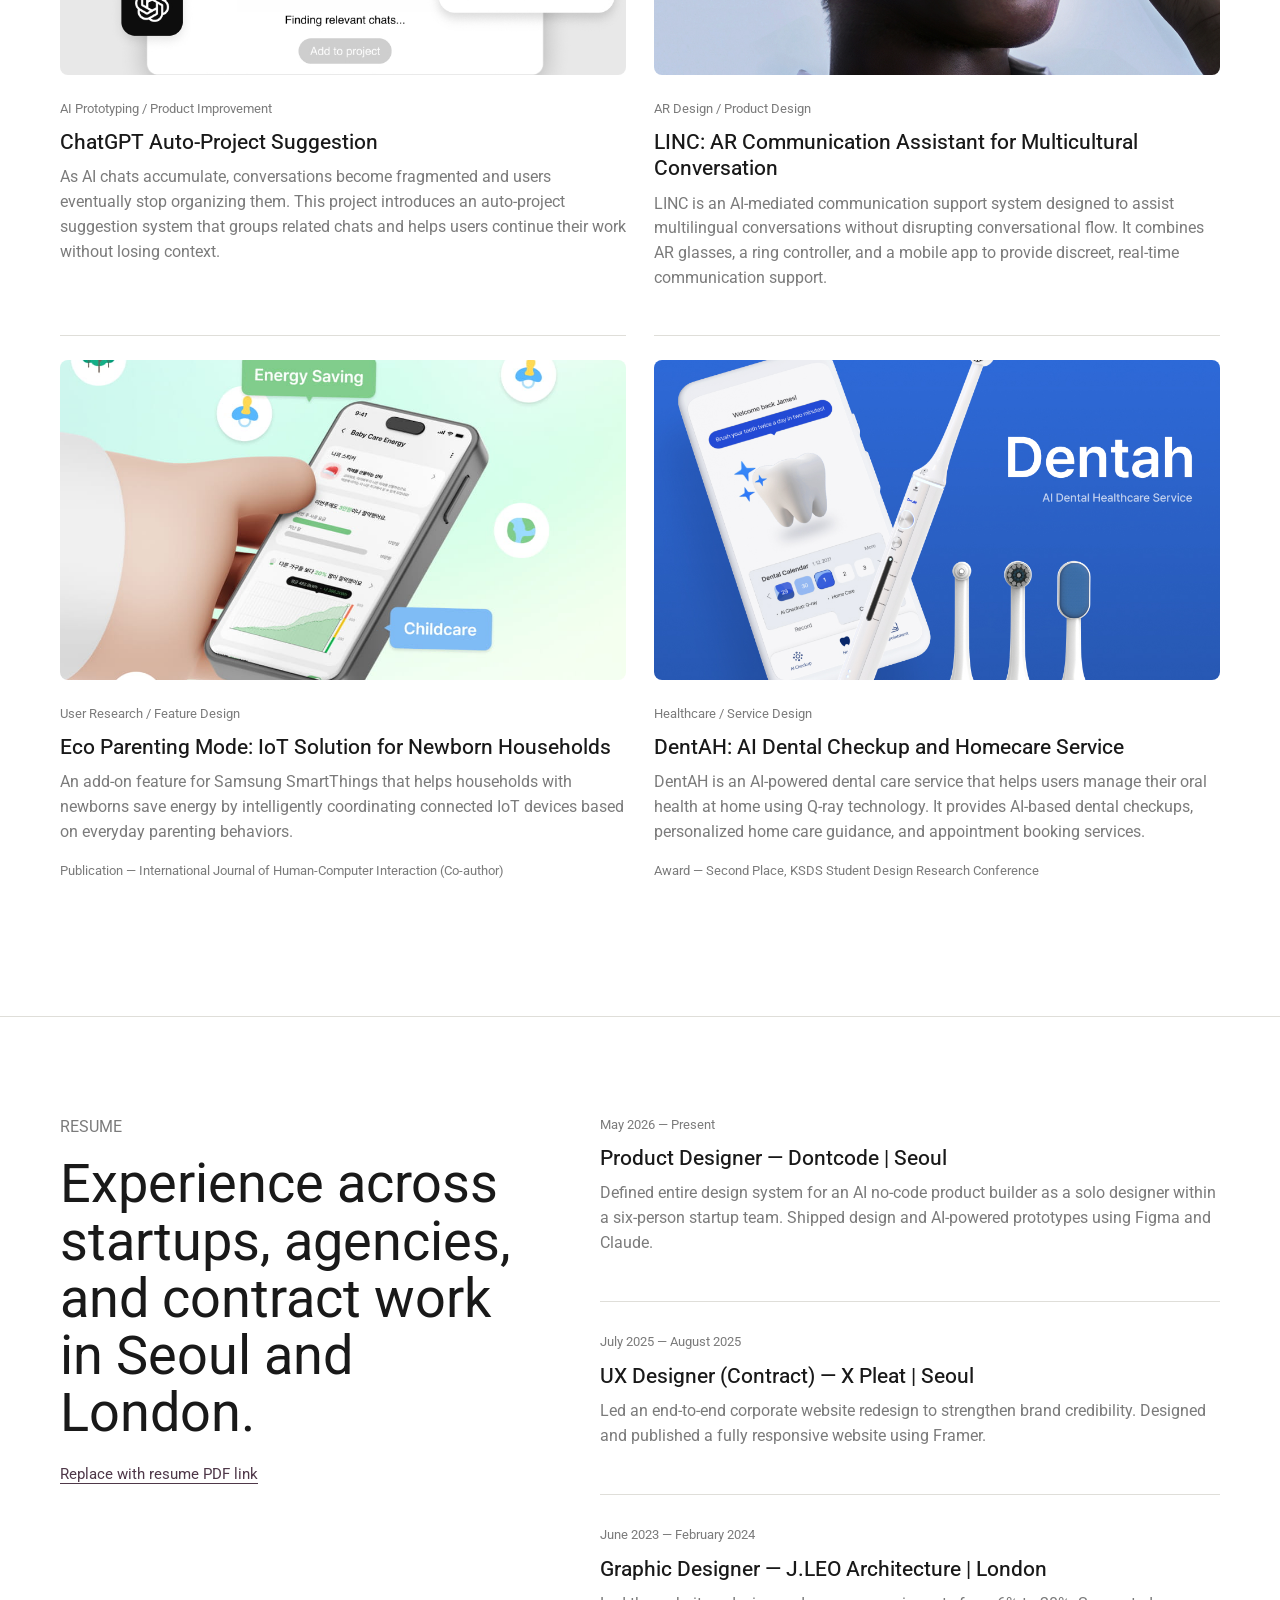
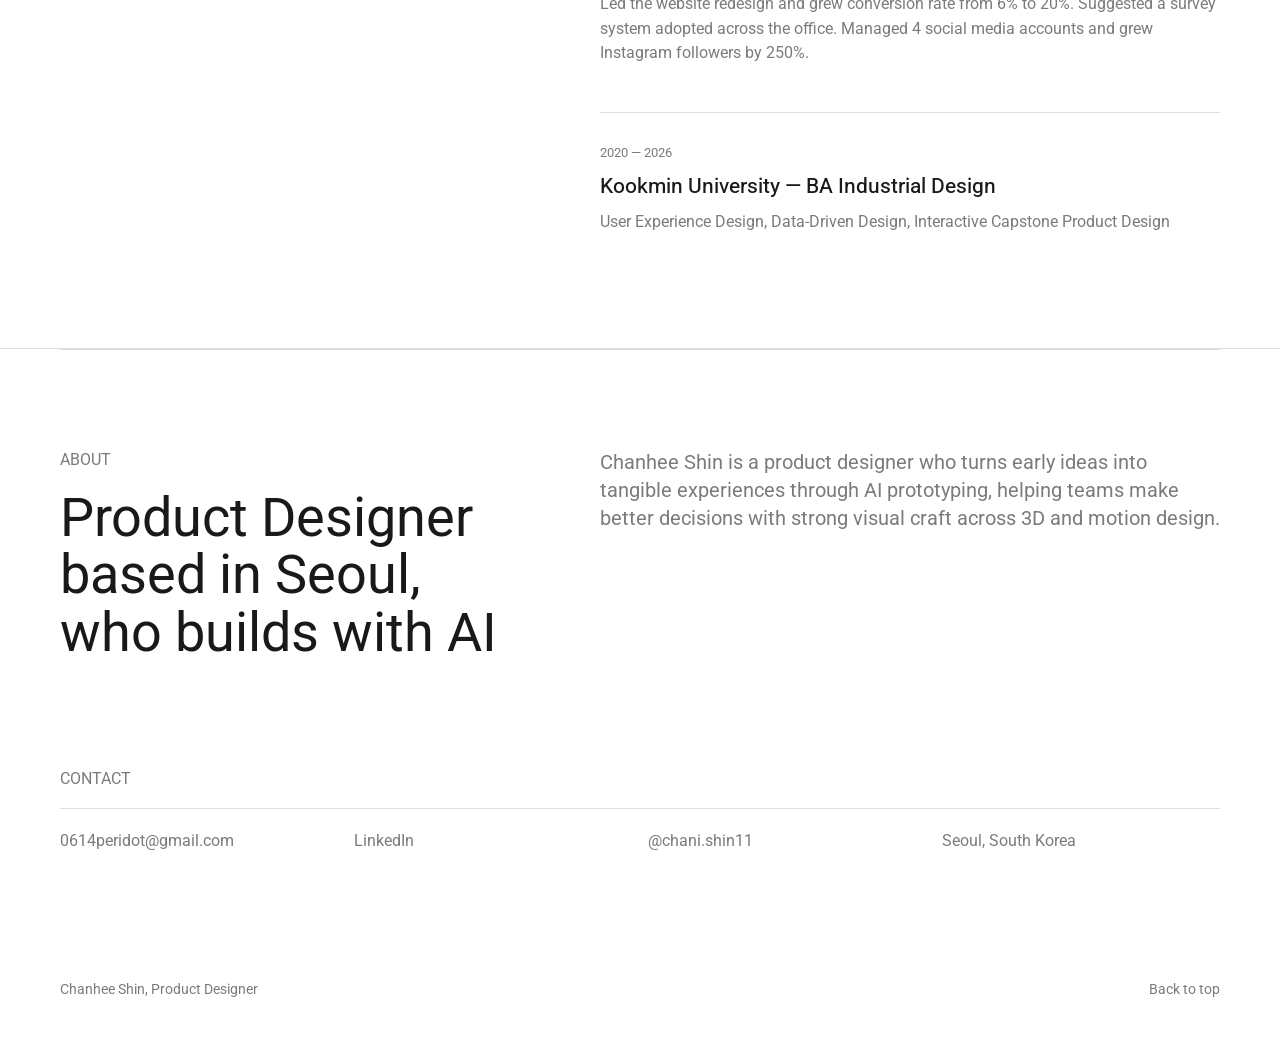
==== commit 252292ae: "Fix image overflow and force CSS cache refresh - Set explicit height: 320px on img instead of height" ====
--- a/index.html
+++ b/index.html
@@ -14,7 +14,7 @@
       href="https://fonts.googleapis.com/css2?family=Roboto:wght@300;400;500;700&display=swap"
       rel="stylesheet"
     />
-    <link rel="stylesheet" href="styles.css" />
+    <link rel="stylesheet" href="styles.css?v=2" />
   </head>
   <body>
     <header class="site-header">
--- a/styles.css
+++ b/styles.css
@@ -203,17 +203,23 @@
 }
 
 .project-image {
-  min-height: 0;
-  height: 100%;
+  display: block;
   overflow: hidden;
-  border-radius: 6px;
+  border-radius: 8px;
+  height: 320px;
+  line-height: 0;
 }
 
 .project-image img {
   width: 100%;
-  height: 100%;
+  height: 320px;
   object-fit: cover;
   display: block;
+  transition: transform 0.3s cubic-bezier(0.34, 1.56, 0.64, 1);
+}
+
+.project-card:hover .project-image img {
+  transform: scale(1.1);
 }
 
 .project-copy {
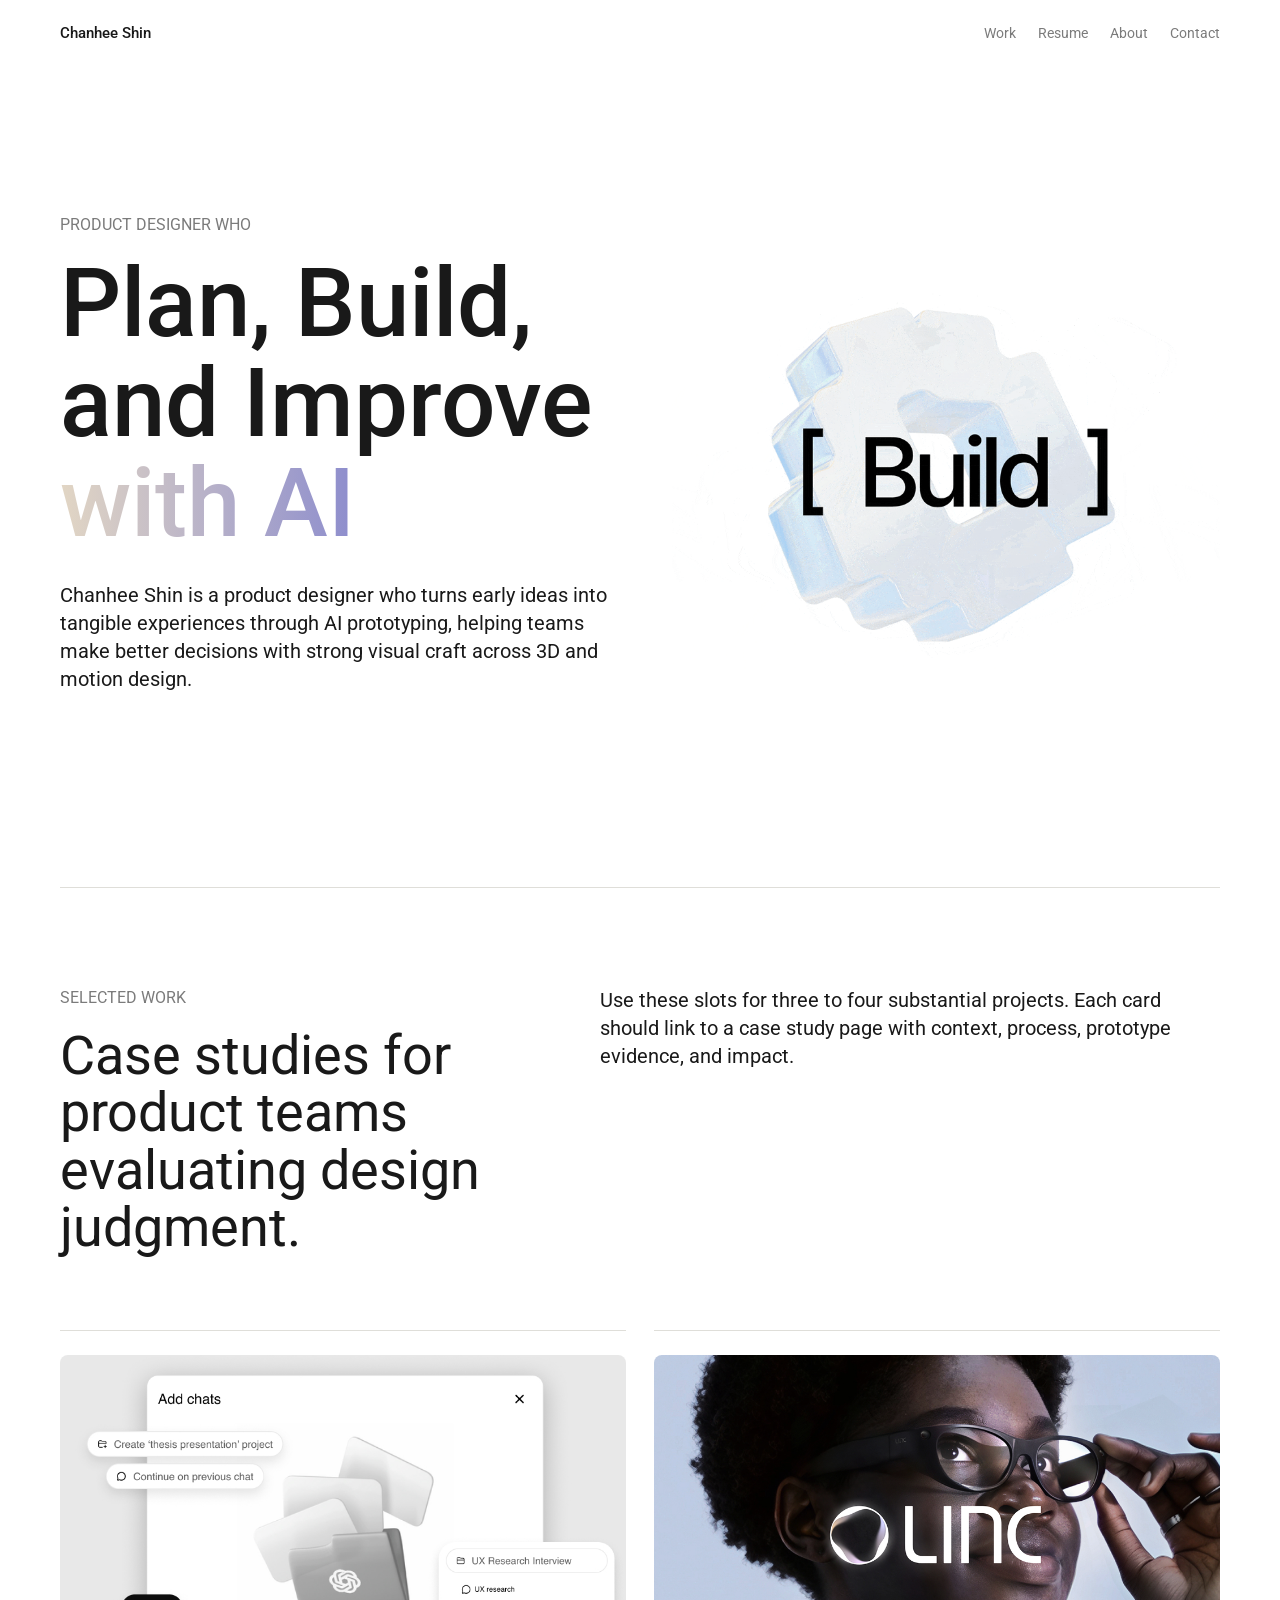
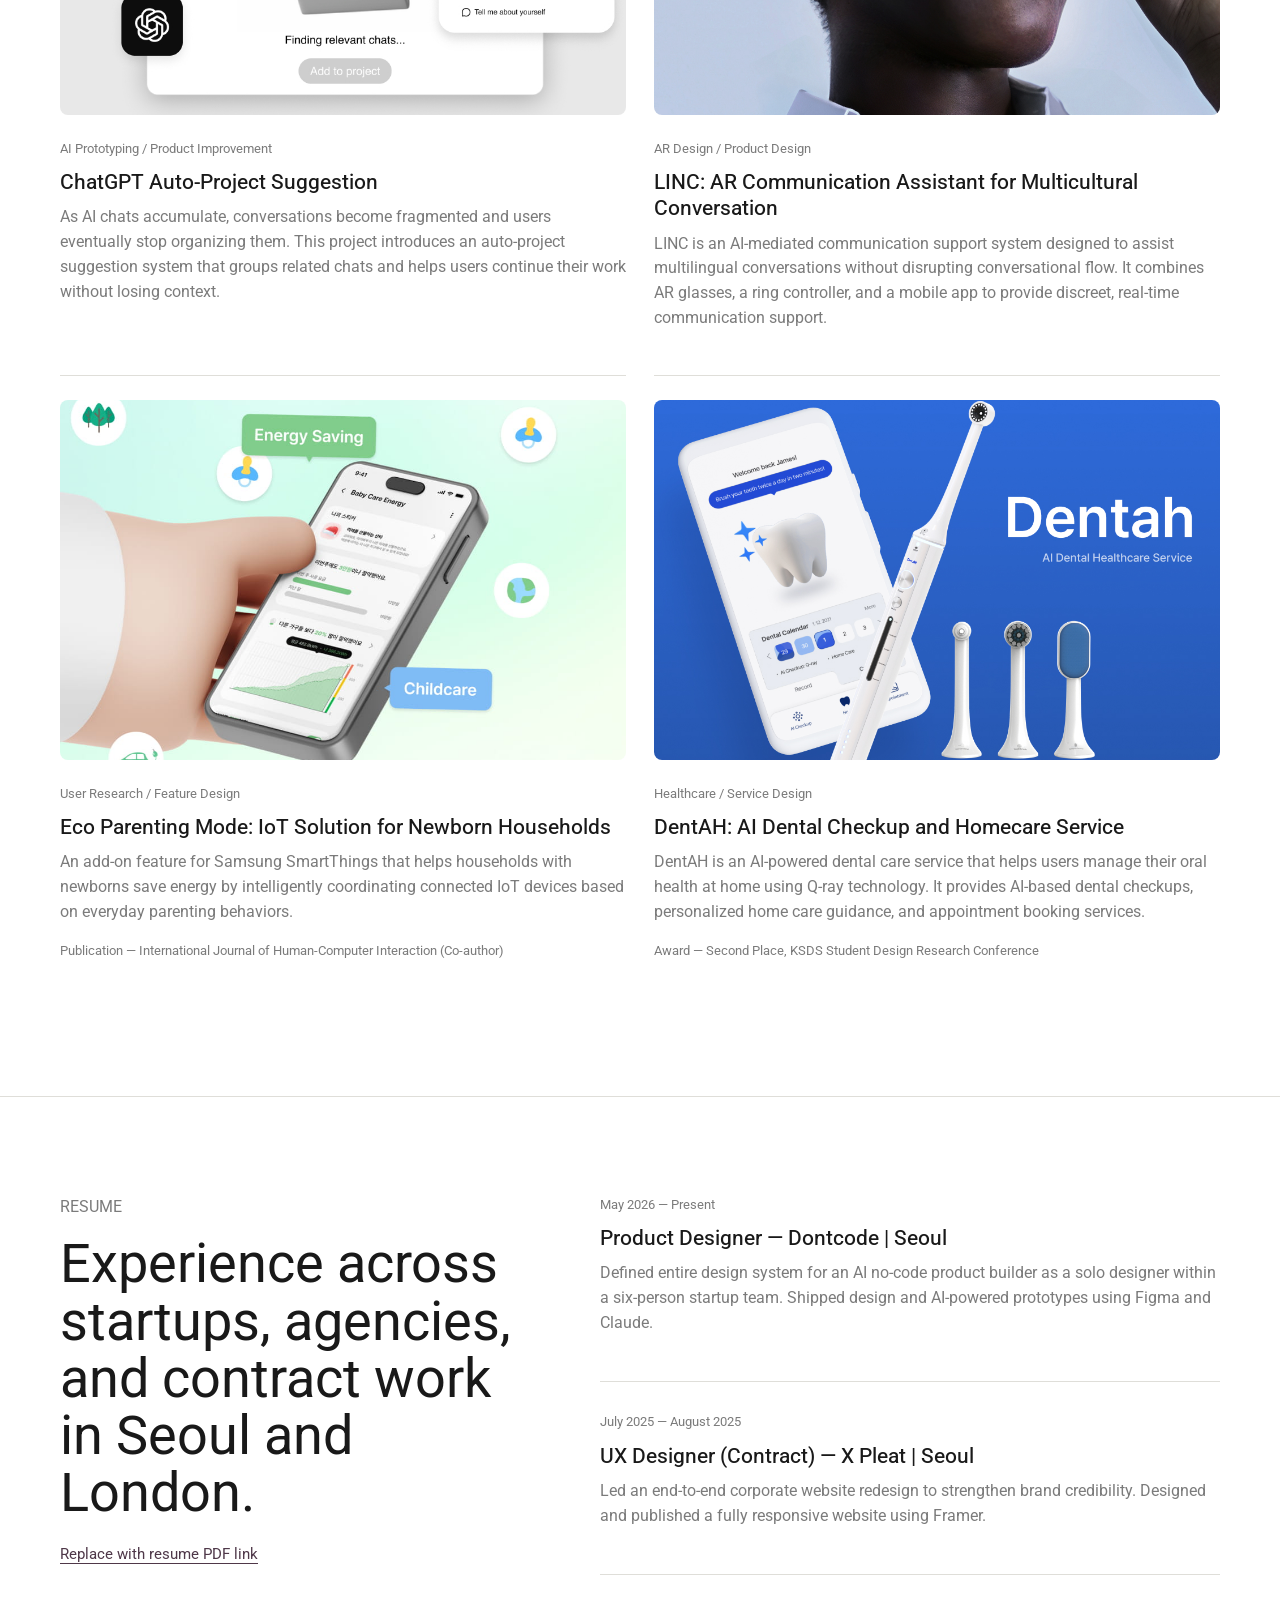
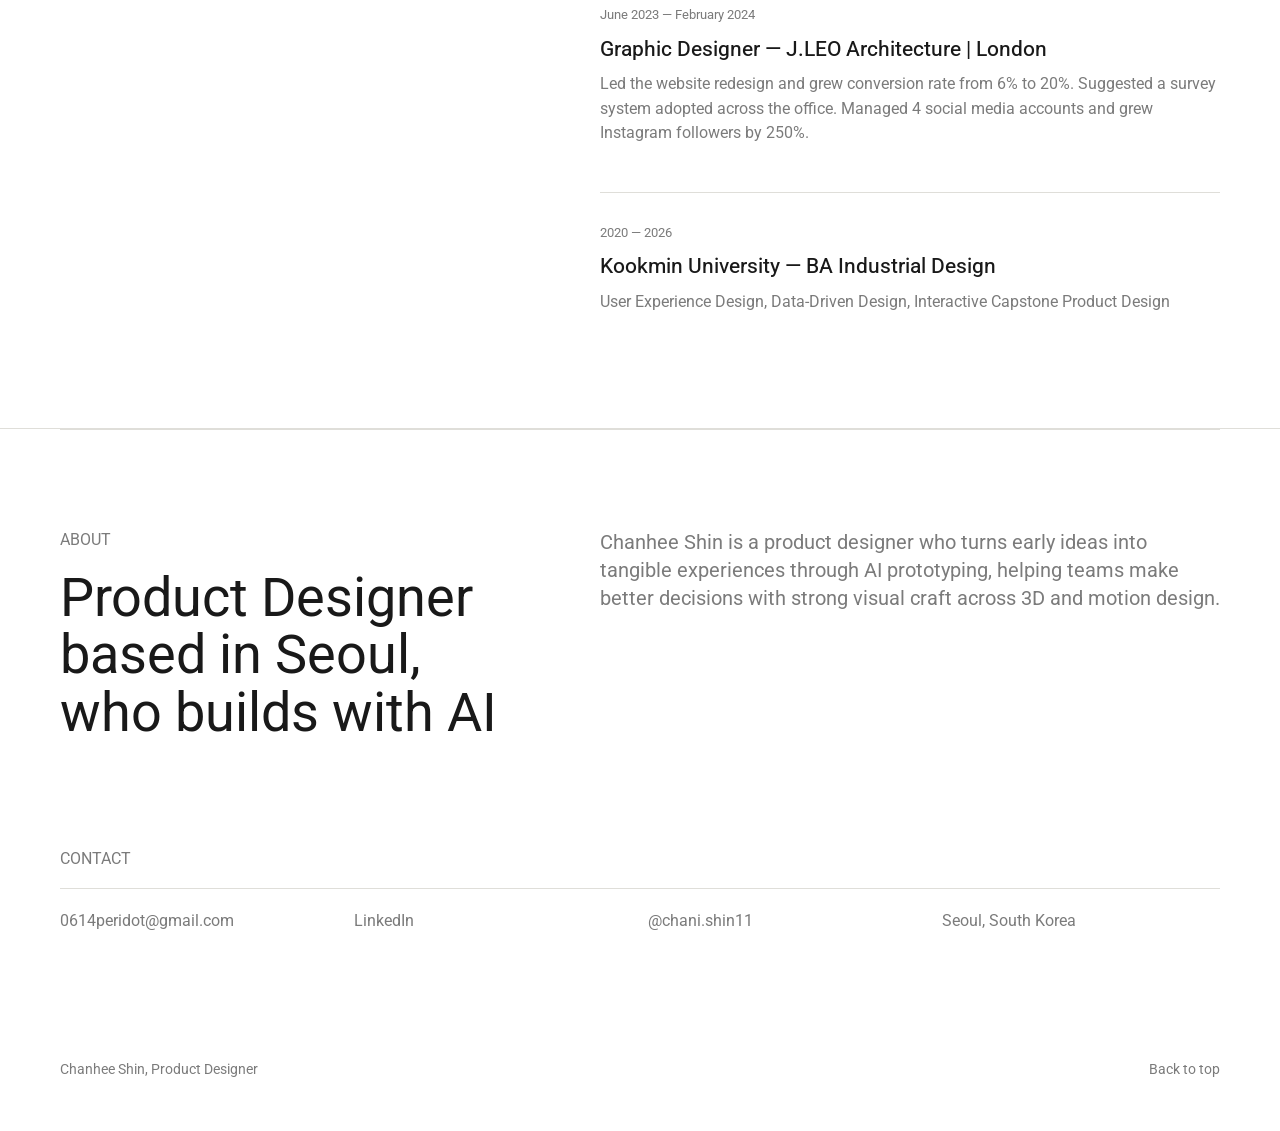
==== commit e78fc996: "Add case study page for ChatGPT Auto-Project Suggestion Co-Authored-By: Claude Sonnet 4.6 <noreply@a" ====
--- a/index.html
+++ b/index.html
@@ -58,7 +58,7 @@
       </section>
 
       <section class="section work-grid" aria-label="Case study links">
-        <a class="project-card" href="case-study.html">
+        <a class="project-card" href="case-study-1-chatgpt.html">
           <div class="project-image">
             <img src="images/portfolio1-chatgpt.jpg" alt="ChatGPT Auto-Project Suggestion" />
           </div>
--- a/styles.css
+++ b/styles.css
@@ -191,7 +191,7 @@
 
 .project-card {
   display: grid;
-  grid-template-rows: 320px minmax(0, 1fr);
+  grid-template-rows: 360px minmax(0, 1fr);
   gap: 24px;
   min-height: 100%;
   border-top: 1px solid var(--line);
@@ -206,13 +206,13 @@
   display: block;
   overflow: hidden;
   border-radius: 8px;
-  height: 320px;
+  height: 360px;
   line-height: 0;
 }
 
 .project-image img {
   width: 100%;
-  height: 320px;
+  height: 360px;
   object-fit: cover;
   display: block;
   transition: transform 0.3s cubic-bezier(0.34, 1.56, 0.64, 1);
@@ -345,6 +345,14 @@
   padding: 54px 0 104px;
 }
 
+.quote {
+  padding: 16px 20px;
+  border-left: 3px solid var(--point);
+  color: var(--muted);
+  font-style: italic;
+  margin: 8px 0;
+}
+
 .case-sidebar {
   position: sticky;
   top: 94px;
